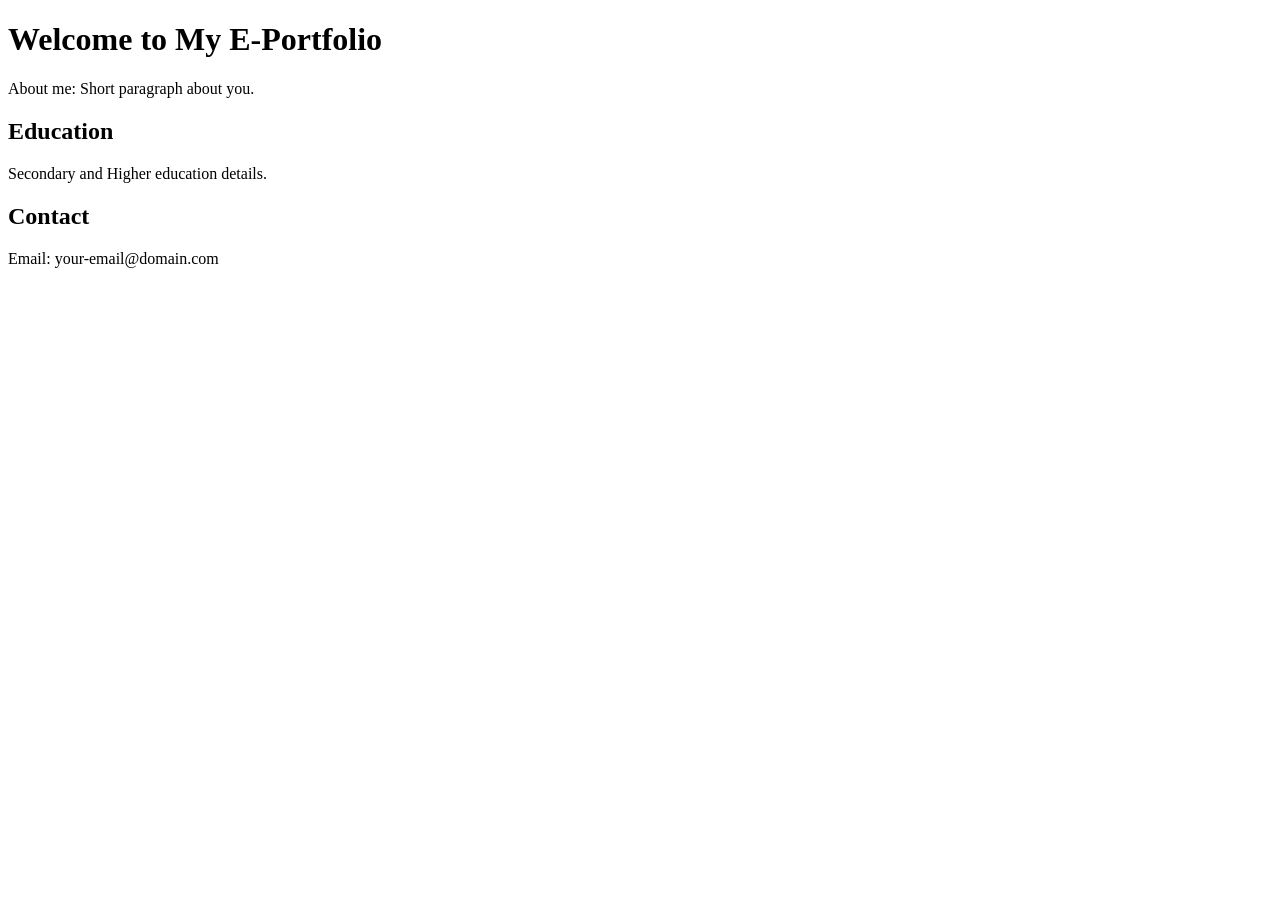
==== index.html @ a84b2a4d "Add initial portfolio HTML structure" ====
<!DOCTYPE html>
<html>
<head>
    <title>My Portfolio</title>
</head>
<body>
    <h1>Welcome to My E-Portfolio</h1>
    <p>About me: Short paragraph about you.</p>
    <h2>Education</h2>
    <p>Secondary and Higher education details.</p>
    <h2>Contact</h2>
    <p>Email: your-email@domain.com</p>
</body>
</html>
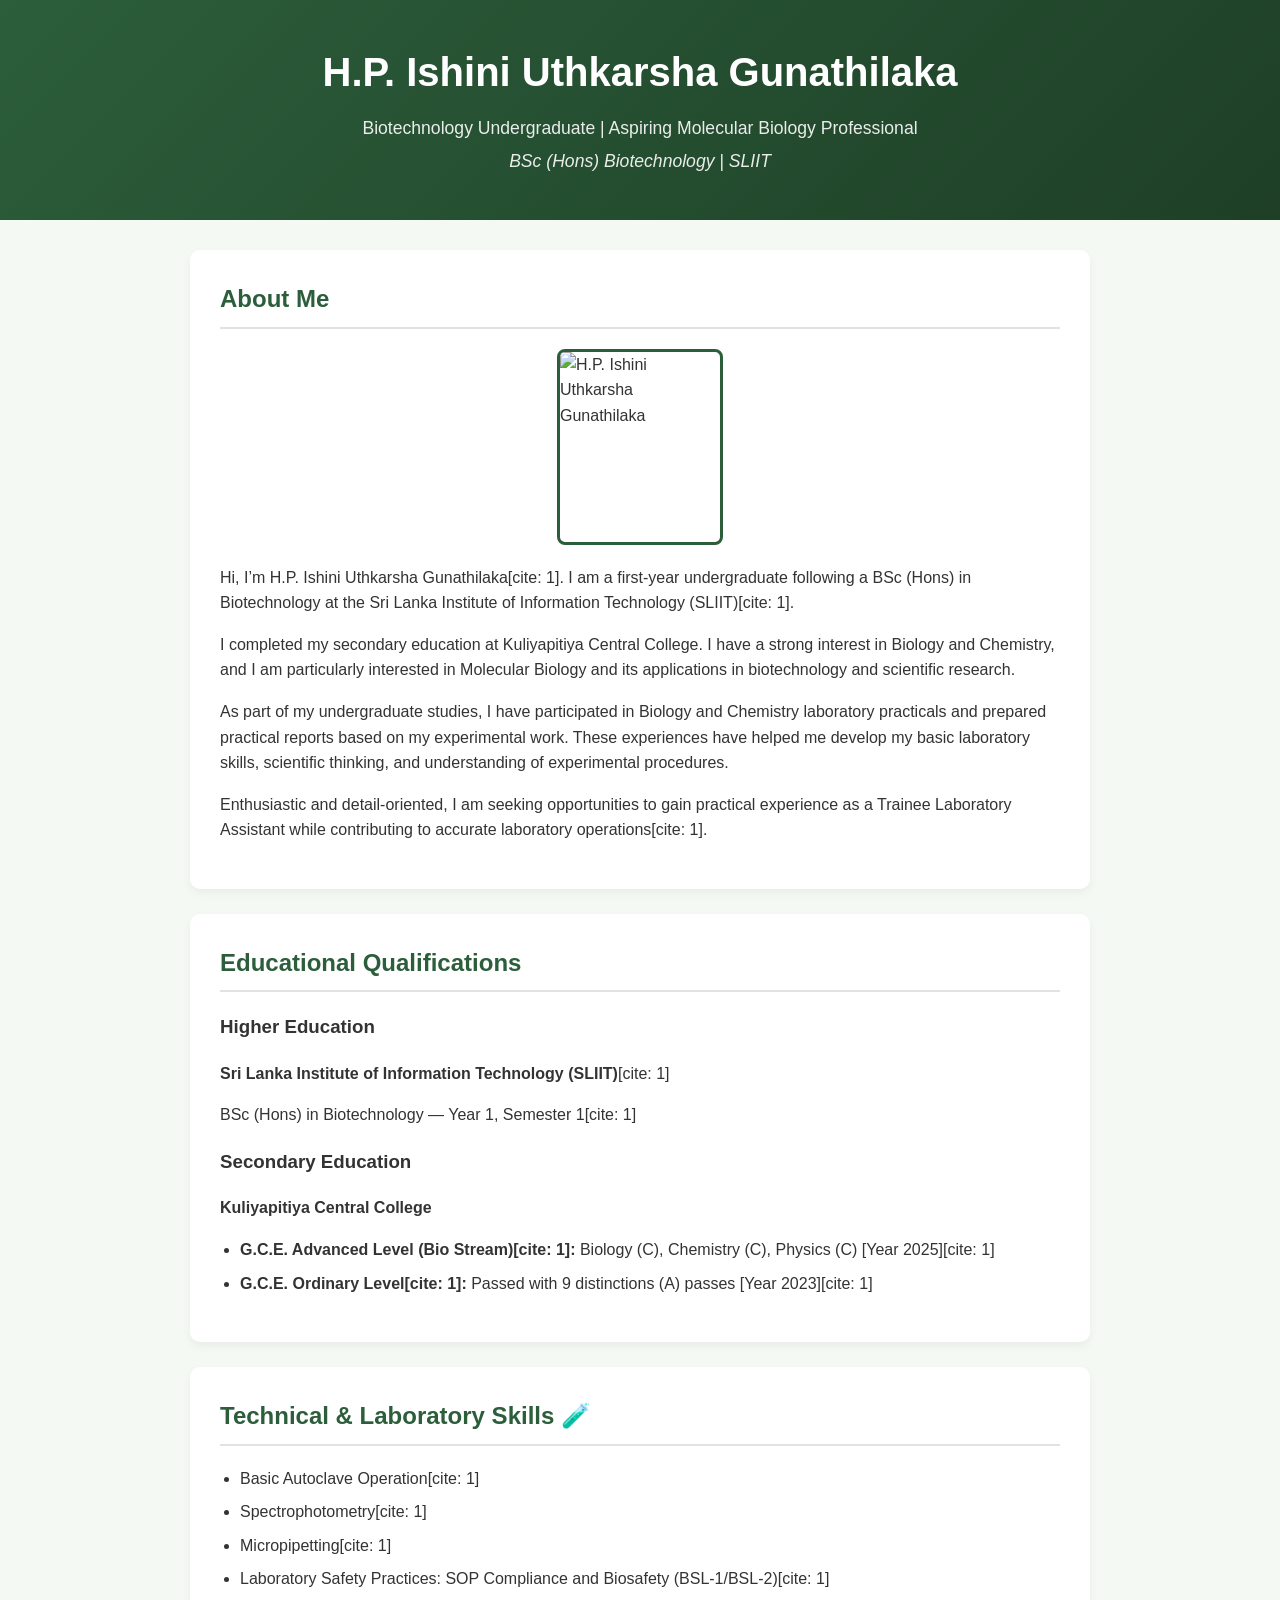
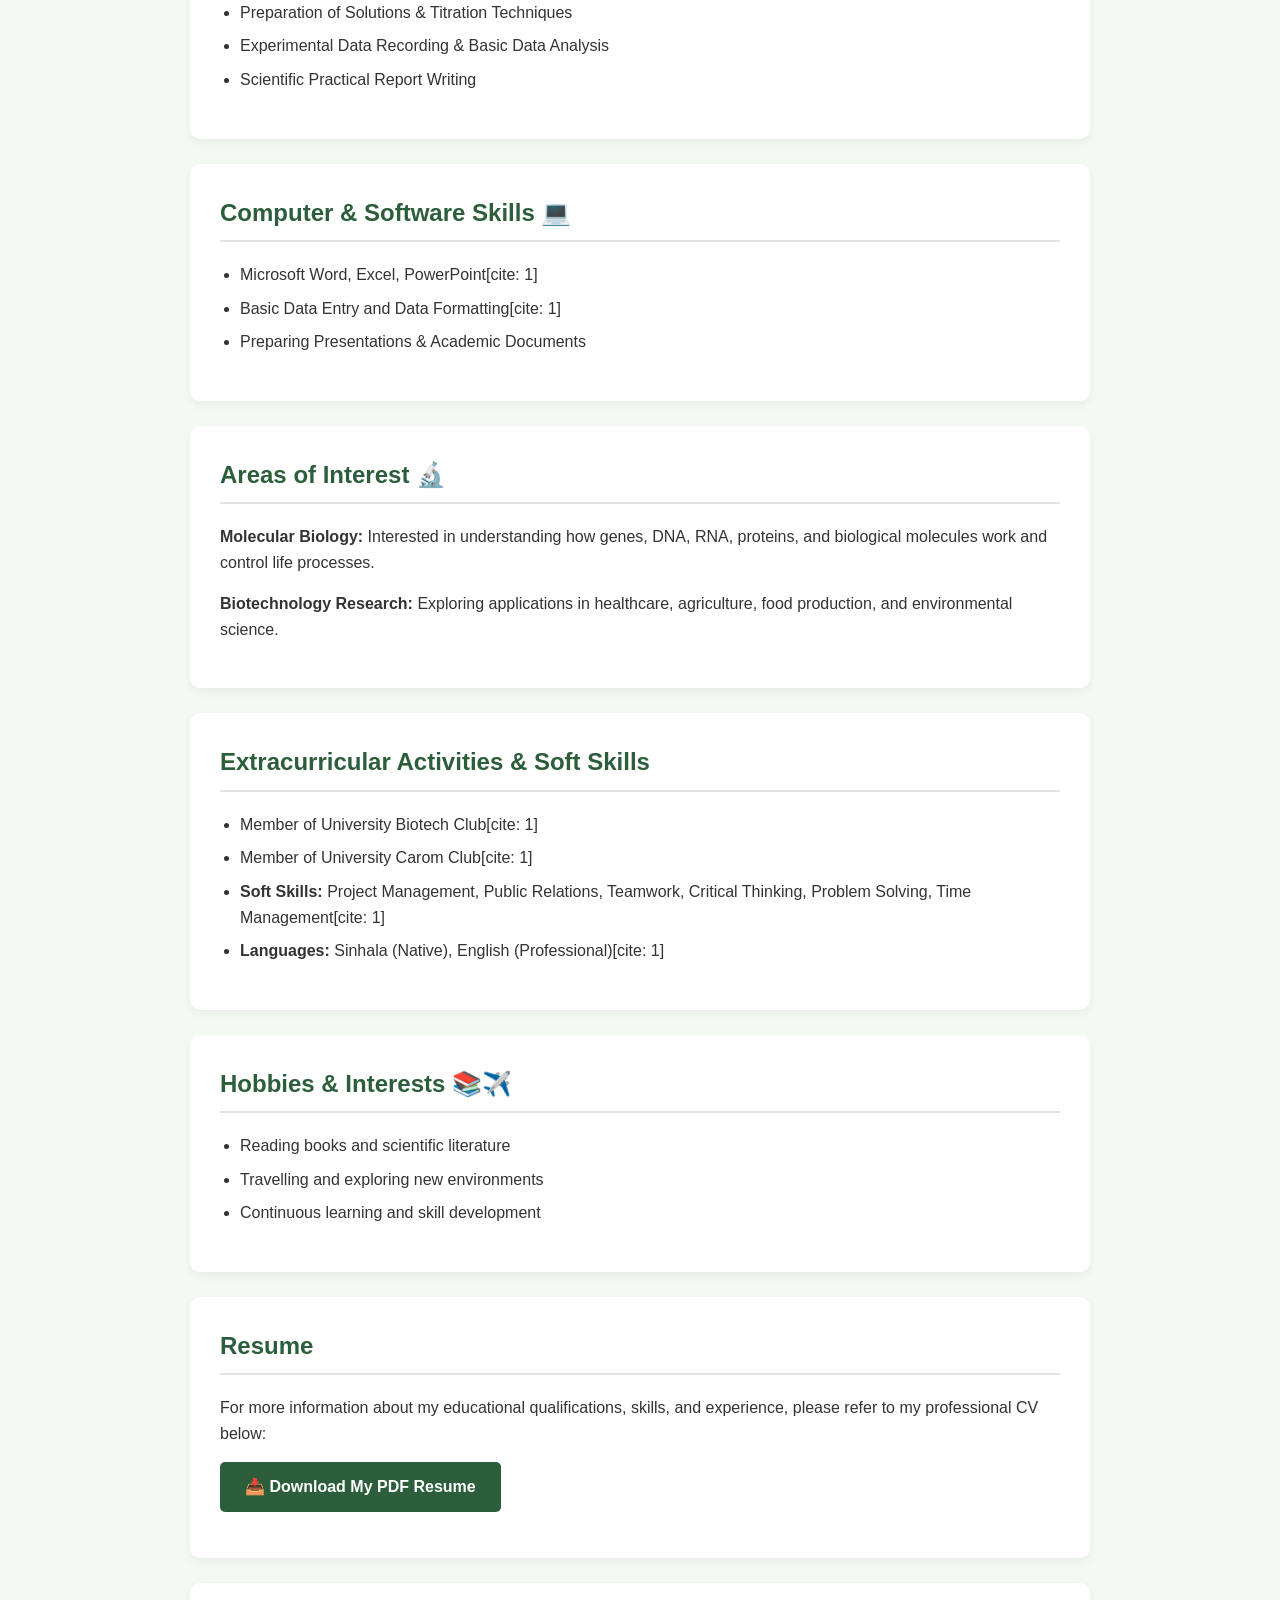
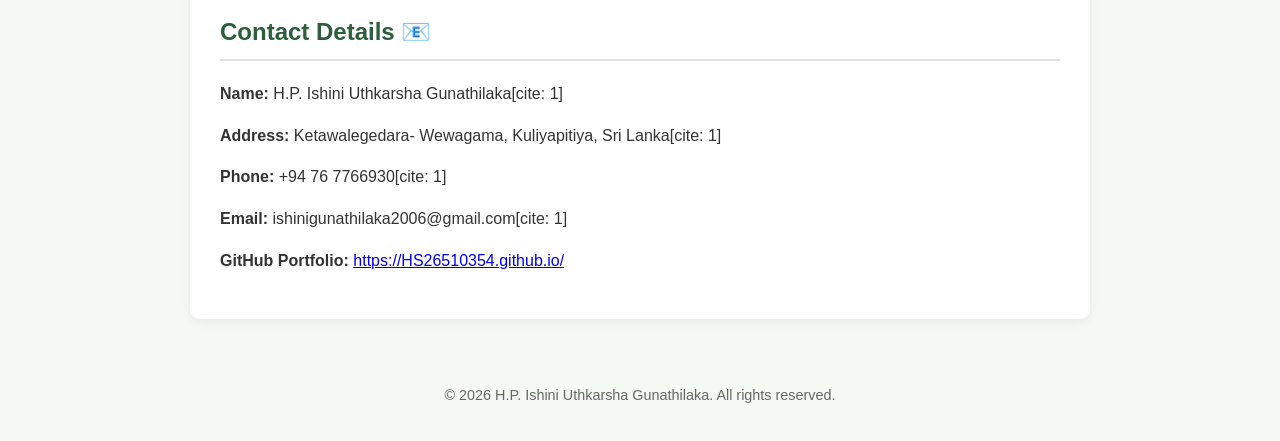
==== commit 7f61223f: "Update index.html for portfolio enhancements" ====
--- a/index.html
+++ b/index.html
@@ -1,14 +1,195 @@
 <!DOCTYPE html>
-<html>
+<html lang="en">
 <head>
-    <title>My Portfolio</title>
+    <meta charset="UTF-8">
+    <meta name="viewport" content="width=device-width, initial-scale=1.0">
+    <title>H.P. Ishini Uthkarsha Gunathilaka | E-Portfolio</title>
+    <style>
+        :root {
+            --primary-color: #2c5e3b;
+            --secondary-color: #f4f9f4;
+            --accent-color: #4CAF50;
+            --text-color: #333333;
+            --white: #ffffff;
+        }
+        body {
+            font-family: 'Segoe UI', Tahoma, Geneva, Verdana, sans-serif;
+            line-height: 1.6;
+            color: var(--text-color);
+            background-color: var(--secondary-color);
+            margin: 0;
+            padding: 0;
+        }
+        header {
+            background: linear-gradient(135deg, #2c5e3b, #1e3f26);
+            color: var(--white);
+            padding: 40px 20px;
+            text-align: center;
+        }
+        header h1 {
+            margin: 0 0 10px 0;
+            font-size: 2.5rem;
+        }
+        header p {
+            font-size: 1.1rem;
+            margin: 5px 0;
+            opacity: 0.9;
+        }
+        .container {
+            max-width: 900px;
+            margin: 30px auto;
+            padding: 0 20px;
+        }
+        section {
+            background: var(--white);
+            margin-bottom: 25px;
+            padding: 30px;
+            border-radius: 10px;
+            box-shadow: 0 4px 10px rgba(0,0,0,0.05);
+        }
+        h2 {
+            color: var(--primary-color);
+            border-bottom: 2px solid #e2e2e2;
+            padding-bottom: 8px;
+            margin-top: 0;
+            font-size: 1.5rem;
+        }
+        .profile-img {
+            width: 160px;
+            height: 190px;
+            border-radius: 8px;
+            object-fit: cover;
+            display: block;
+            margin: 0 auto 20px auto;
+            border: 3px solid var(--primary-color);
+        }
+        ul {
+            padding-left: 20px;
+        }
+        li {
+            margin-bottom: 8px;
+        }
+        .resume-btn {
+            display: inline-block;
+            background-color: var(--primary-color);
+            color: var(--white);
+            padding: 12px 25px;
+            text-decoration: none;
+            border-radius: 5px;
+            font-weight: bold;
+            transition: background 0.3s;
+        }
+        .resume-btn:hover {
+            background-color: #1e3f26;
+        }
+        footer {
+            text-align: center;
+            padding: 20px;
+            color: #666;
+            font-size: 0.9rem;
+        }
+    </style>
 </head>
 <body>
-    <h1>Welcome to My E-Portfolio</h1>
-    <p>About me: Short paragraph about you.</p>
-    <h2>Education</h2>
-    <p>Secondary and Higher education details.</p>
-    <h2>Contact</h2>
-    <p>Email: your-email@domain.com</p>
+
+    <header>
+        <h1>H.P. Ishini Uthkarsha Gunathilaka</h1>
+        <p>Biotechnology Undergraduate | Aspiring Molecular Biology Professional</p>
+        <p><em>BSc (Hons) Biotechnology | SLIIT</em></p>
+    </header>
+
+    <div class="container">
+
+        <section id="about">
+            <h2>About Me</h2>
+            <img src="photo of mine.jpg" alt="H.P. Ishini Uthkarsha Gunathilaka" class="profile-img">
+            <p>Hi, I’m H.P. Ishini Uthkarsha Gunathilaka[cite: 1]. I am a first-year undergraduate following a BSc (Hons) in Biotechnology at the Sri Lanka Institute of Information Technology (SLIIT)[cite: 1].</p>
+            <p>I completed my secondary education at Kuliyapitiya Central College. I have a strong interest in Biology and Chemistry, and I am particularly interested in Molecular Biology and its applications in biotechnology and scientific research.</p>
+            <p>As part of my undergraduate studies, I have participated in Biology and Chemistry laboratory practicals and prepared practical reports based on my experimental work. These experiences have helped me develop my basic laboratory skills, scientific thinking, and understanding of experimental procedures.</p>
+            <p>Enthusiastic and detail-oriented, I am seeking opportunities to gain practical experience as a Trainee Laboratory Assistant while contributing to accurate laboratory operations[cite: 1].</p>
+        </section>
+
+        <section id="education">
+            <h2>Educational Qualifications</h2>
+            <h3>Higher Education</h3>
+            <p><strong>Sri Lanka Institute of Information Technology (SLIIT)</strong>[cite: 1]</p>
+            <p>BSc (Hons) in Biotechnology — Year 1, Semester 1[cite: 1]</p>
+            
+            <h3>Secondary Education</h3>
+            <p><strong>Kuliyapitiya Central College</strong></p>
+            <ul>
+                <li><strong>G.C.E. Advanced Level (Bio Stream)[cite: 1]:</strong> Biology (C), Chemistry (C), Physics (C) [Year 2025][cite: 1]</li>
+                <li><strong>G.C.E. Ordinary Level[cite: 1]:</strong> Passed with 9 distinctions (A) passes [Year 2023][cite: 1]</li>
+            </ul>
+        </section>
+
+        <section id="skills">
+            <h2>Technical & Laboratory Skills 🧪</h2>
+            <ul>
+                <li>Basic Autoclave Operation[cite: 1]</li>
+                <li>Spectrophotometry[cite: 1]</li>
+                <li>Micropipetting[cite: 1]</li>
+                <li>Laboratory Safety Practices: SOP Compliance and Biosafety (BSL-1/BSL-2)[cite: 1]</li>
+                <li>Preparation of Solutions & Titration Techniques</li>
+                <li>Experimental Data Recording & Basic Data Analysis</li>
+                <li>Scientific Practical Report Writing</li>
+            </ul>
+        </section>
+
+        <section id="computer-skills">
+            <h2>Computer & Software Skills 💻</h2>
+            <ul>
+                <li>Microsoft Word, Excel, PowerPoint[cite: 1]</li>
+                <li>Basic Data Entry and Data Formatting[cite: 1]</li>
+                <li>Preparing Presentations & Academic Documents</li>
+            </ul>
+        </section>
+
+        <section id="interests">
+            <h2>Areas of Interest 🔬</h2>
+            <p><strong>Molecular Biology:</strong> Interested in understanding how genes, DNA, RNA, proteins, and biological molecules work and control life processes.</p>
+            <p><strong>Biotechnology Research:</strong> Exploring applications in healthcare, agriculture, food production, and environmental science.</p>
+        </section>
+
+        <section id="activities">
+            <h2>Extracurricular Activities & Soft Skills</h2>
+            <ul>
+                <li>Member of University Biotech Club[cite: 1]</li>
+                <li>Member of University Carom Club[cite: 1]</li>
+                <li><strong>Soft Skills:</strong> Project Management, Public Relations, Teamwork, Critical Thinking, Problem Solving, Time Management[cite: 1]</li>
+                <li><strong>Languages:</strong> Sinhala (Native), English (Professional)[cite: 1]</li>
+            </ul>
+        </section>
+
+        <section id="hobbies">
+            <h2>Hobbies & Interests 📚✈️</h2>
+            <ul>
+                <li>Reading books and scientific literature</li>
+                <li>Travelling and exploring new environments</li>
+                <li>Continuous learning and skill development</li>
+            </ul>
+        </section>
+
+        <section id="resume">
+            <h2>Resume</h2>
+            <p>For more information about my educational qualifications, skills, and experience, please refer to my professional CV below:</p>
+            <p><a href="HS26510354_CV.pdf" target="_blank" class="resume-btn">📥 Download My PDF Resume</a></p>
+        </section>
+
+        <section id="contact">
+            <h2>Contact Details 📧</h2>
+            <p><strong>Name:</strong> H.P. Ishini Uthkarsha Gunathilaka[cite: 1]</p>
+            <p><strong>Address:</strong> Ketawalegedara- Wewagama, Kuliyapitiya, Sri Lanka[cite: 1]</p>
+            <p><strong>Phone:</strong> +94 76 7766930[cite: 1]</p>
+            <p><strong>Email:</strong> ishinigunathilaka2006@gmail.com[cite: 1]</p>
+            <p><strong>GitHub Portfolio:</strong> <a href="https://HS26510354.github.io/">https://HS26510354.github.io/</a></p>
+        </section>
+
+    </div>
+
+    <footer>
+        <p>&copy; 2026 H.P. Ishini Uthkarsha Gunathilaka. All rights reserved.</p>
+    </footer>
+
 </body>
 </html>
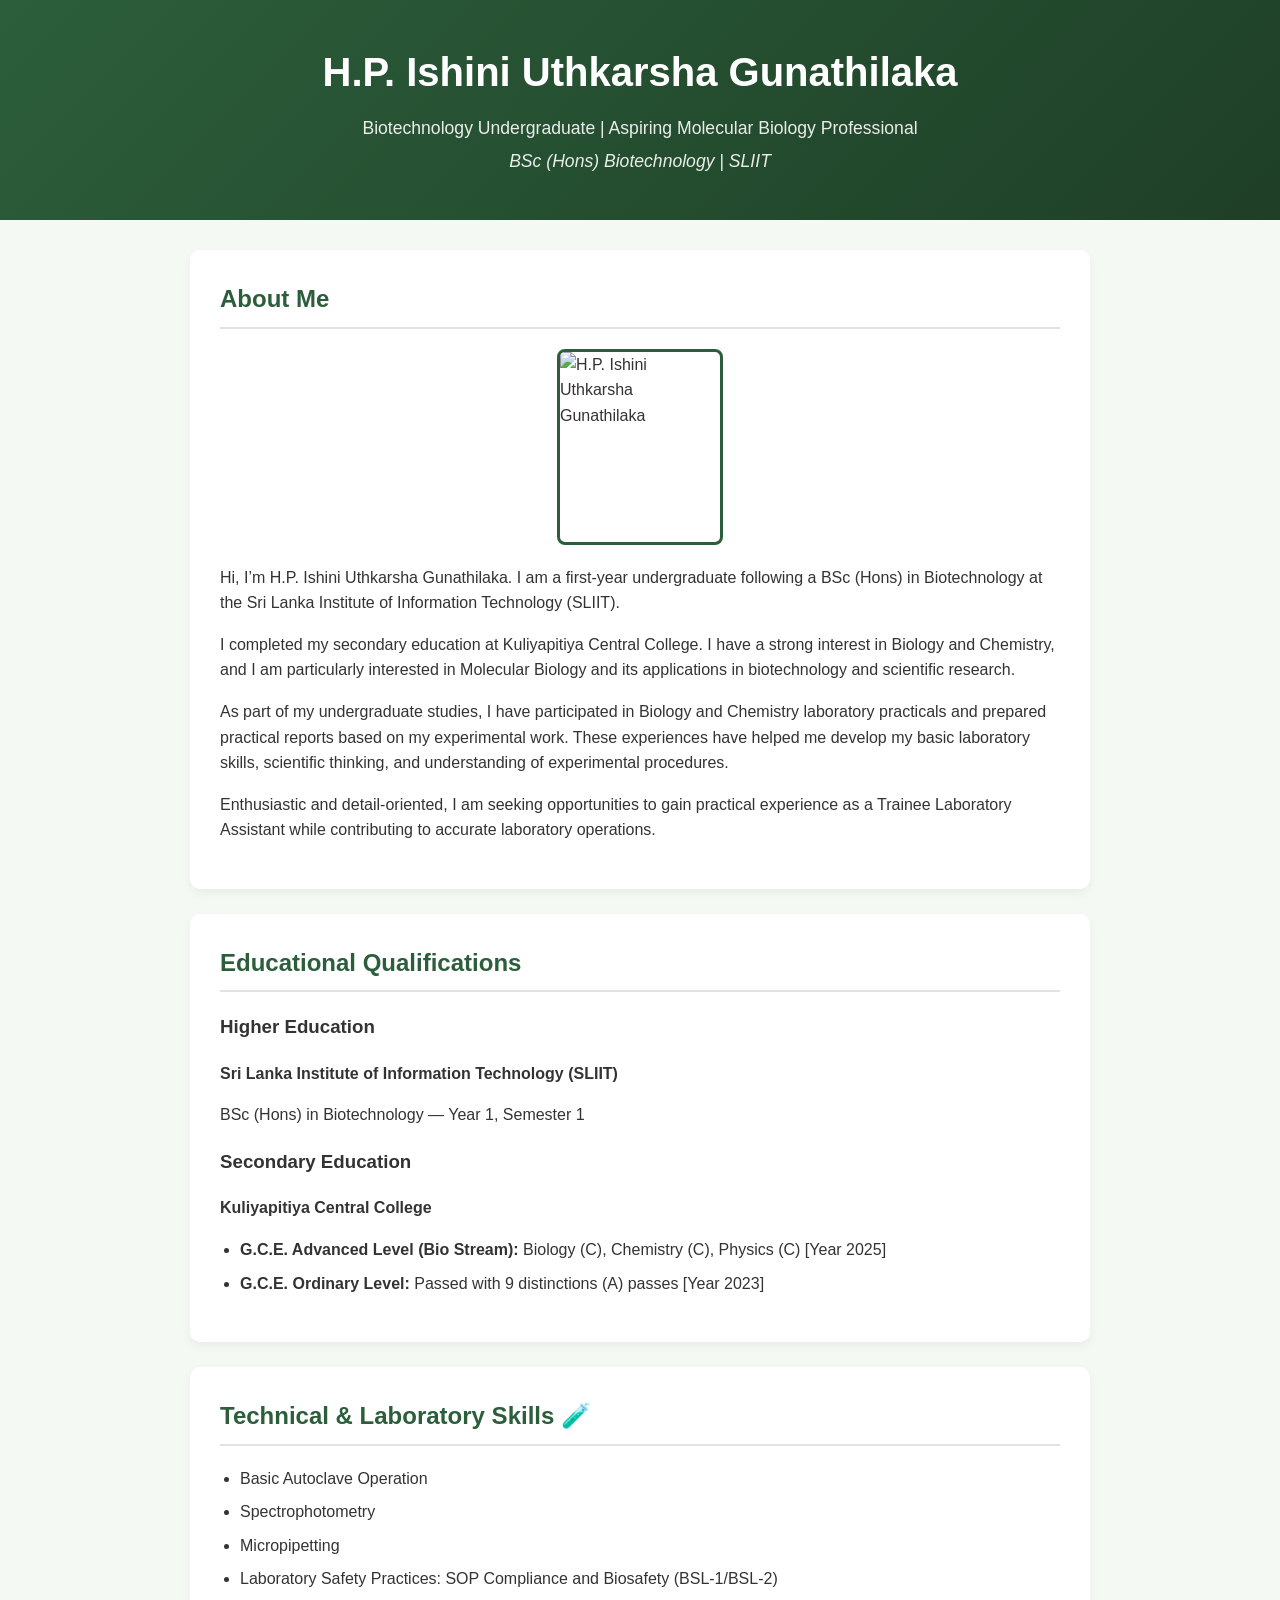
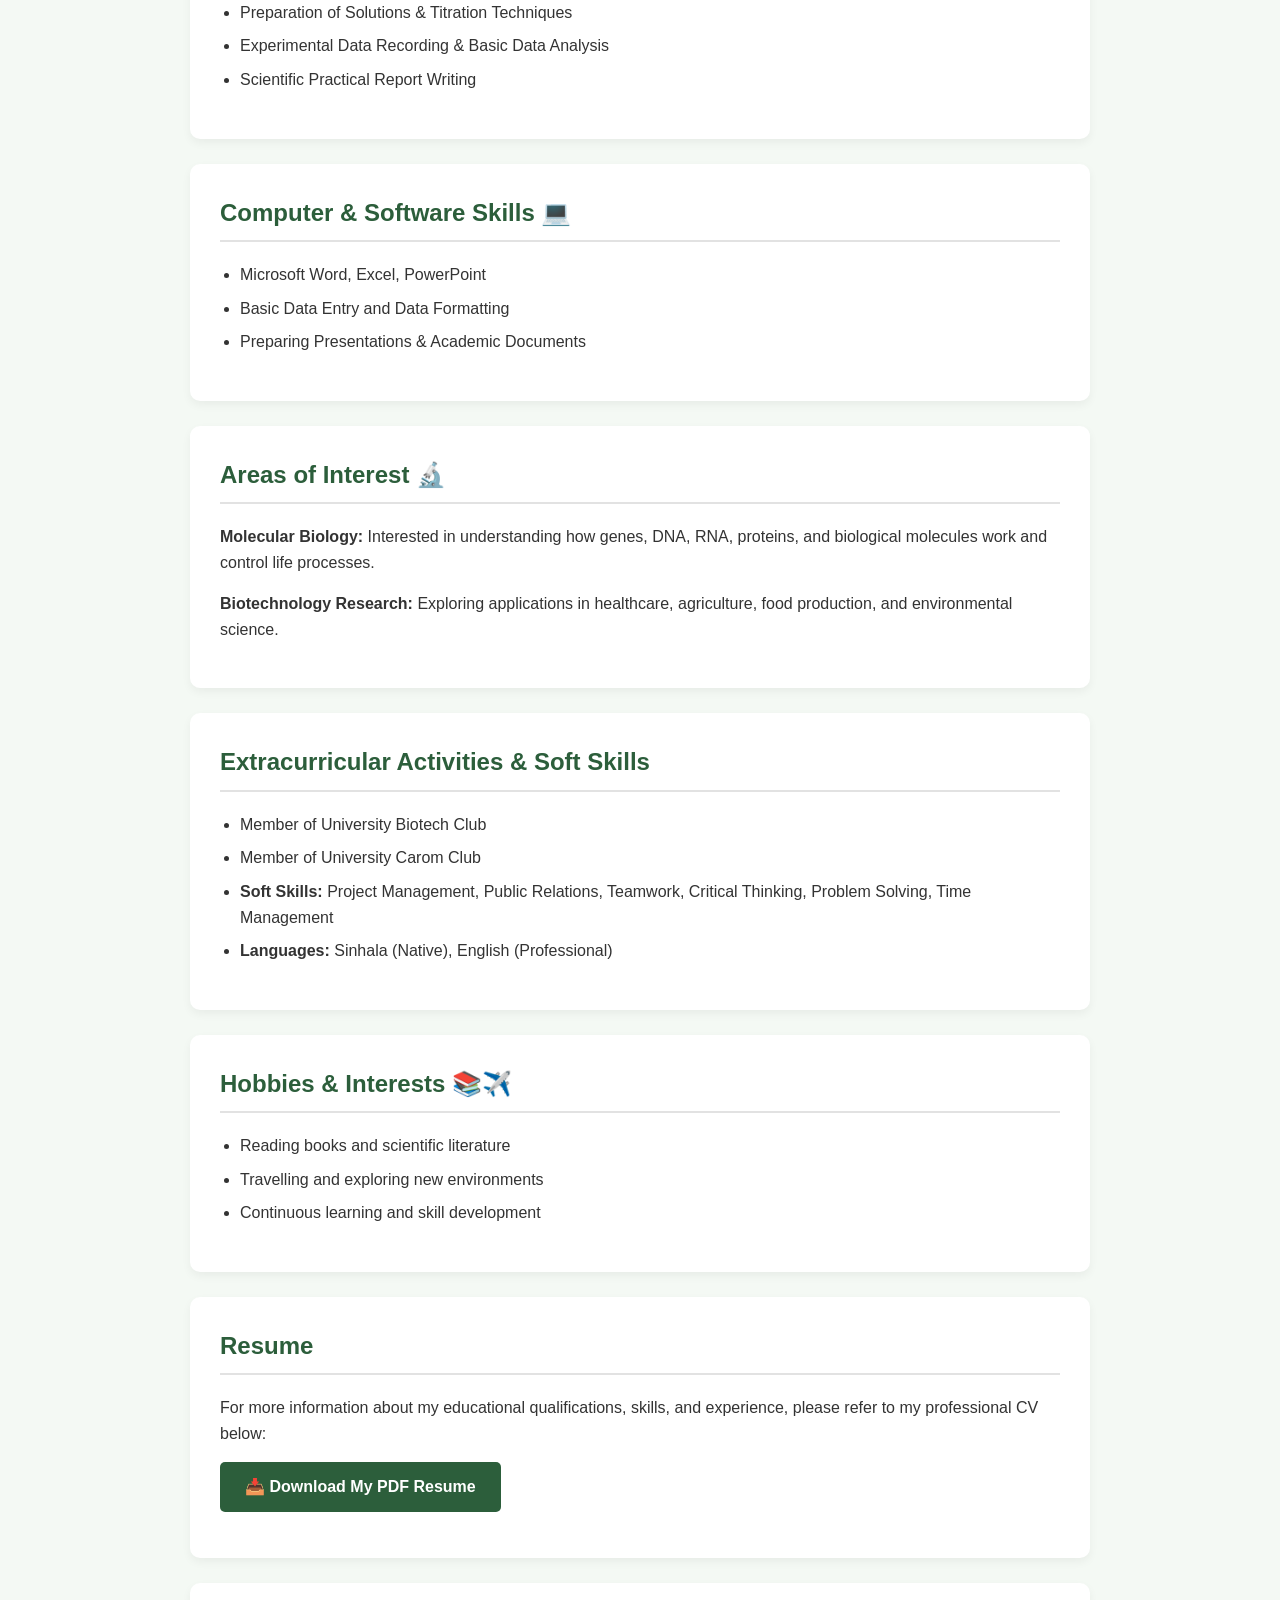
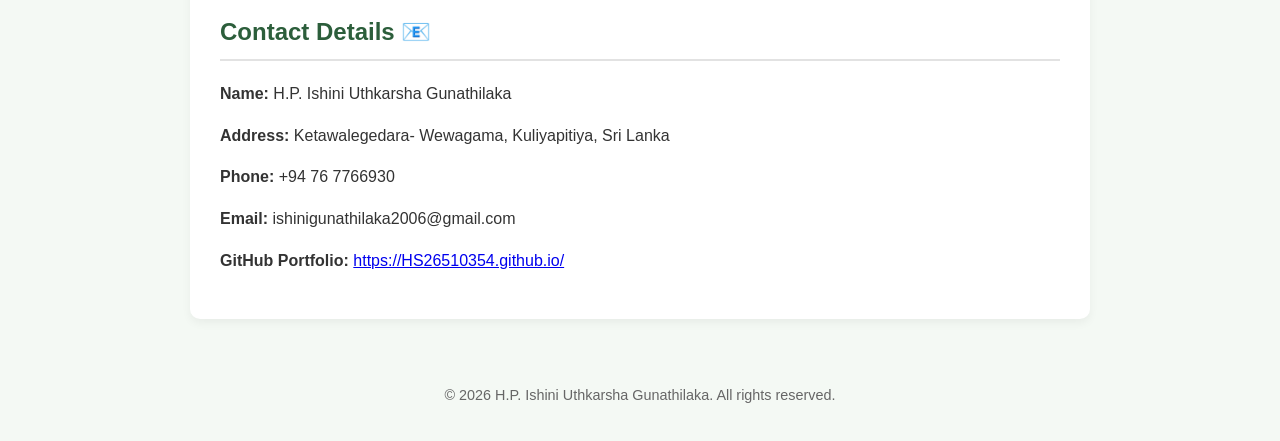
==== commit 69a5b314: "Update index.html" ====
--- a/index.html
+++ b/index.html
@@ -103,33 +103,33 @@
         <section id="about">
             <h2>About Me</h2>
             <img src="photo of mine.jpg" alt="H.P. Ishini Uthkarsha Gunathilaka" class="profile-img">
-            <p>Hi, I’m H.P. Ishini Uthkarsha Gunathilaka[cite: 1]. I am a first-year undergraduate following a BSc (Hons) in Biotechnology at the Sri Lanka Institute of Information Technology (SLIIT)[cite: 1].</p>
+            <p>Hi, I’m H.P. Ishini Uthkarsha Gunathilaka. I am a first-year undergraduate following a BSc (Hons) in Biotechnology at the Sri Lanka Institute of Information Technology (SLIIT).</p>
             <p>I completed my secondary education at Kuliyapitiya Central College. I have a strong interest in Biology and Chemistry, and I am particularly interested in Molecular Biology and its applications in biotechnology and scientific research.</p>
             <p>As part of my undergraduate studies, I have participated in Biology and Chemistry laboratory practicals and prepared practical reports based on my experimental work. These experiences have helped me develop my basic laboratory skills, scientific thinking, and understanding of experimental procedures.</p>
-            <p>Enthusiastic and detail-oriented, I am seeking opportunities to gain practical experience as a Trainee Laboratory Assistant while contributing to accurate laboratory operations[cite: 1].</p>
+            <p>Enthusiastic and detail-oriented, I am seeking opportunities to gain practical experience as a Trainee Laboratory Assistant while contributing to accurate laboratory operations.</p>
         </section>
 
         <section id="education">
             <h2>Educational Qualifications</h2>
             <h3>Higher Education</h3>
-            <p><strong>Sri Lanka Institute of Information Technology (SLIIT)</strong>[cite: 1]</p>
-            <p>BSc (Hons) in Biotechnology — Year 1, Semester 1[cite: 1]</p>
+            <p><strong>Sri Lanka Institute of Information Technology (SLIIT)</strong></p>
+            <p>BSc (Hons) in Biotechnology — Year 1, Semester 1</p>
             
             <h3>Secondary Education</h3>
             <p><strong>Kuliyapitiya Central College</strong></p>
             <ul>
-                <li><strong>G.C.E. Advanced Level (Bio Stream)[cite: 1]:</strong> Biology (C), Chemistry (C), Physics (C) [Year 2025][cite: 1]</li>
-                <li><strong>G.C.E. Ordinary Level[cite: 1]:</strong> Passed with 9 distinctions (A) passes [Year 2023][cite: 1]</li>
+                <li><strong>G.C.E. Advanced Level (Bio Stream):</strong> Biology (C), Chemistry (C), Physics (C) [Year 2025]</li>
+                <li><strong>G.C.E. Ordinary Level:</strong> Passed with 9 distinctions (A) passes [Year 2023]</li>
             </ul>
         </section>
 
         <section id="skills">
             <h2>Technical & Laboratory Skills 🧪</h2>
             <ul>
-                <li>Basic Autoclave Operation[cite: 1]</li>
-                <li>Spectrophotometry[cite: 1]</li>
-                <li>Micropipetting[cite: 1]</li>
-                <li>Laboratory Safety Practices: SOP Compliance and Biosafety (BSL-1/BSL-2)[cite: 1]</li>
+                <li>Basic Autoclave Operation</li>
+                <li>Spectrophotometry</li>
+                <li>Micropipetting</li>
+                <li>Laboratory Safety Practices: SOP Compliance and Biosafety (BSL-1/BSL-2)</li>
                 <li>Preparation of Solutions & Titration Techniques</li>
                 <li>Experimental Data Recording & Basic Data Analysis</li>
                 <li>Scientific Practical Report Writing</li>
@@ -139,8 +139,8 @@
         <section id="computer-skills">
             <h2>Computer & Software Skills 💻</h2>
             <ul>
-                <li>Microsoft Word, Excel, PowerPoint[cite: 1]</li>
-                <li>Basic Data Entry and Data Formatting[cite: 1]</li>
+                <li>Microsoft Word, Excel, PowerPoint</li>
+                <li>Basic Data Entry and Data Formatting</li>
                 <li>Preparing Presentations & Academic Documents</li>
             </ul>
         </section>
@@ -154,10 +154,10 @@
         <section id="activities">
             <h2>Extracurricular Activities & Soft Skills</h2>
             <ul>
-                <li>Member of University Biotech Club[cite: 1]</li>
-                <li>Member of University Carom Club[cite: 1]</li>
-                <li><strong>Soft Skills:</strong> Project Management, Public Relations, Teamwork, Critical Thinking, Problem Solving, Time Management[cite: 1]</li>
-                <li><strong>Languages:</strong> Sinhala (Native), English (Professional)[cite: 1]</li>
+                <li>Member of University Biotech Club</li>
+                <li>Member of University Carom Club</li>
+                <li><strong>Soft Skills:</strong> Project Management, Public Relations, Teamwork, Critical Thinking, Problem Solving, Time Management</li>
+                <li><strong>Languages:</strong> Sinhala (Native), English (Professional)</li>
             </ul>
         </section>
 
@@ -178,10 +178,10 @@
 
         <section id="contact">
             <h2>Contact Details 📧</h2>
-            <p><strong>Name:</strong> H.P. Ishini Uthkarsha Gunathilaka[cite: 1]</p>
-            <p><strong>Address:</strong> Ketawalegedara- Wewagama, Kuliyapitiya, Sri Lanka[cite: 1]</p>
-            <p><strong>Phone:</strong> +94 76 7766930[cite: 1]</p>
-            <p><strong>Email:</strong> ishinigunathilaka2006@gmail.com[cite: 1]</p>
+            <p><strong>Name:</strong> H.P. Ishini Uthkarsha Gunathilaka</p>
+            <p><strong>Address:</strong> Ketawalegedara- Wewagama, Kuliyapitiya, Sri Lanka</p>
+            <p><strong>Phone:</strong> +94 76 7766930</p>
+            <p><strong>Email:</strong> ishinigunathilaka2006@gmail.com</p>
             <p><strong>GitHub Portfolio:</strong> <a href="https://HS26510354.github.io/">https://HS26510354.github.io/</a></p>
         </section>
 
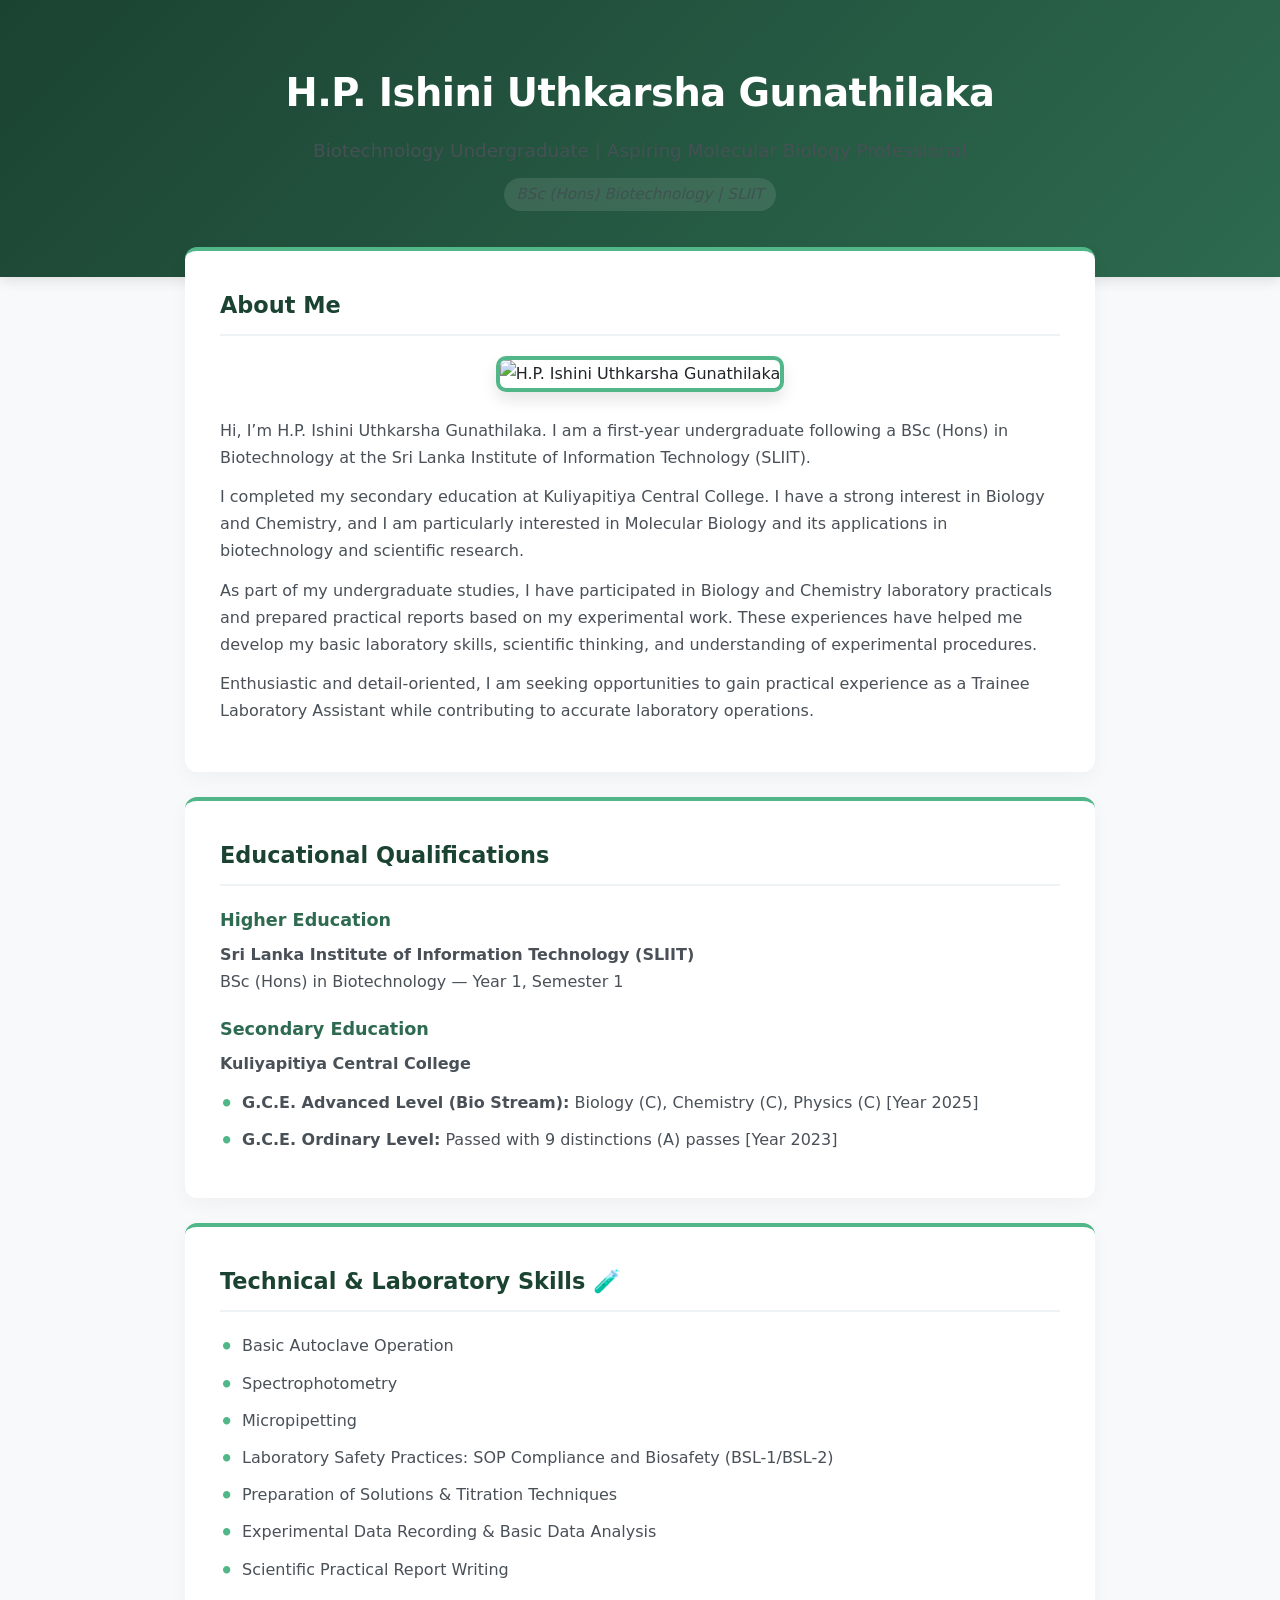
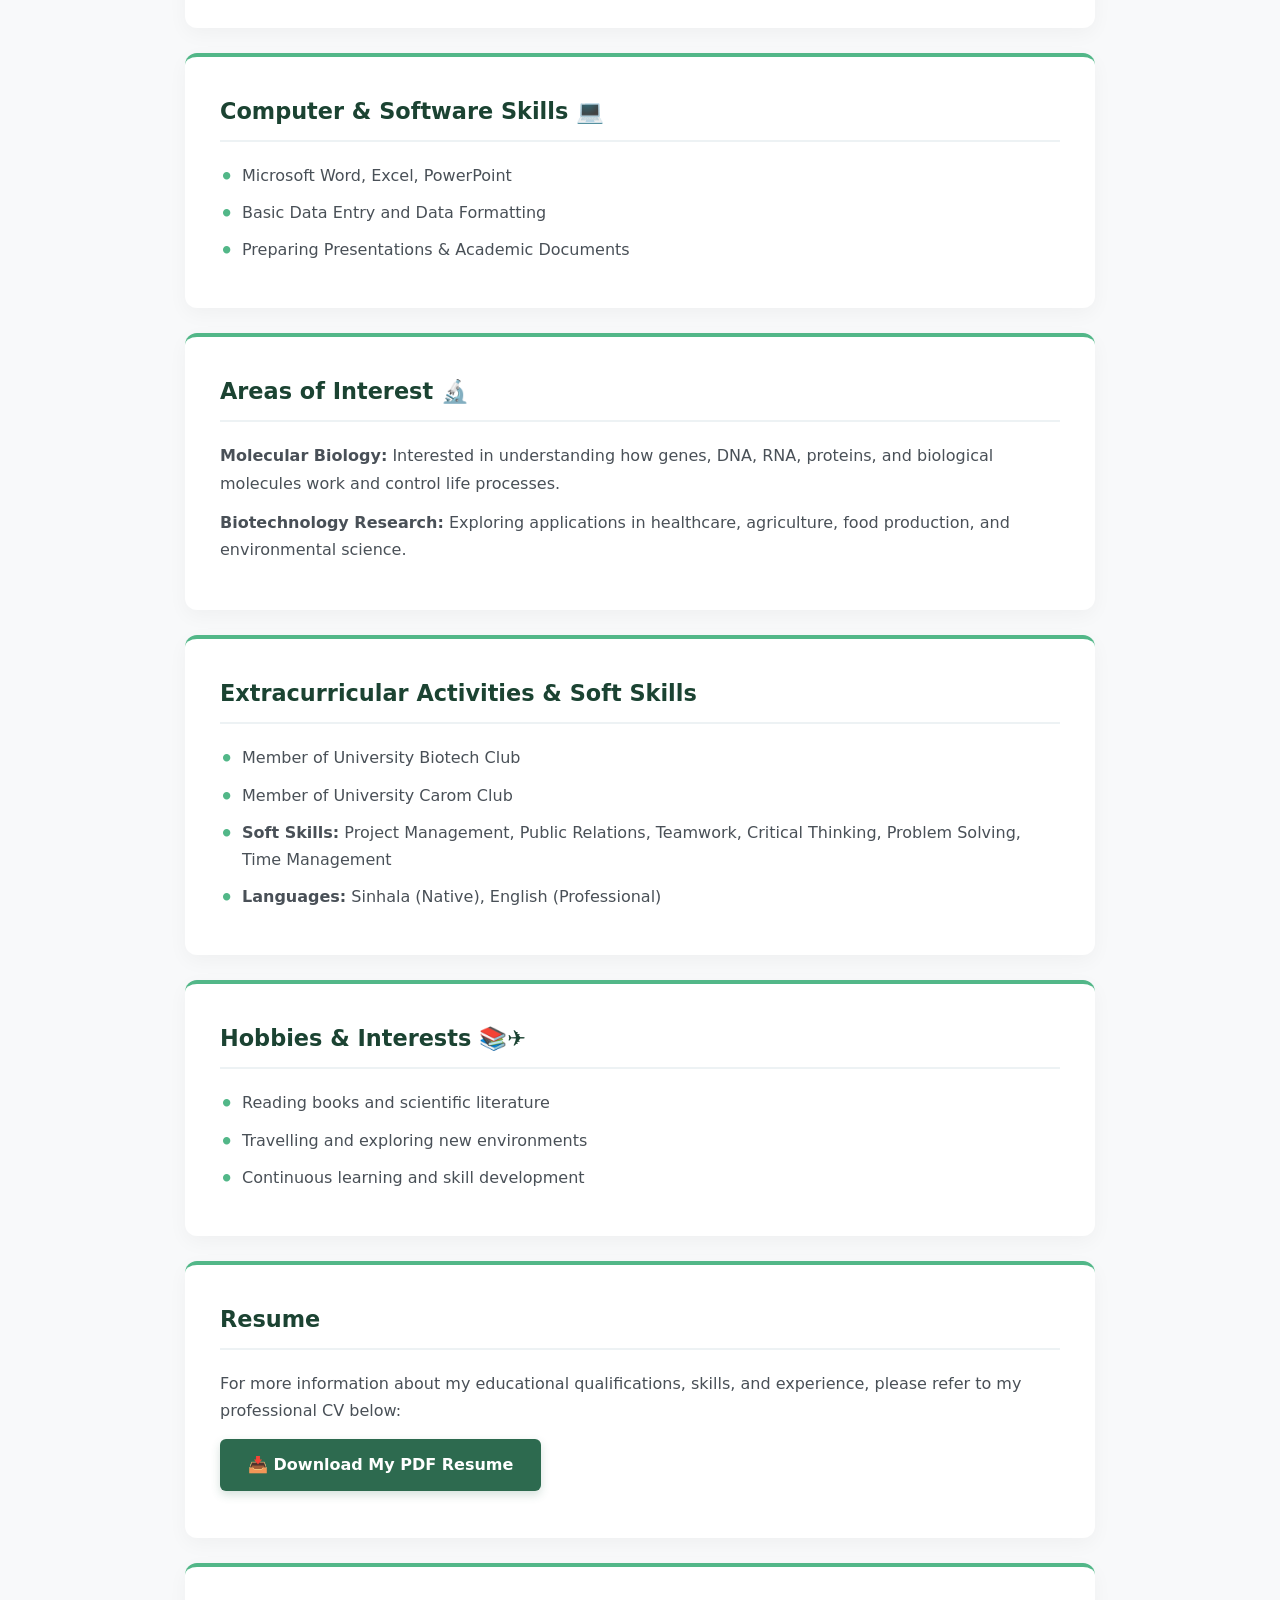
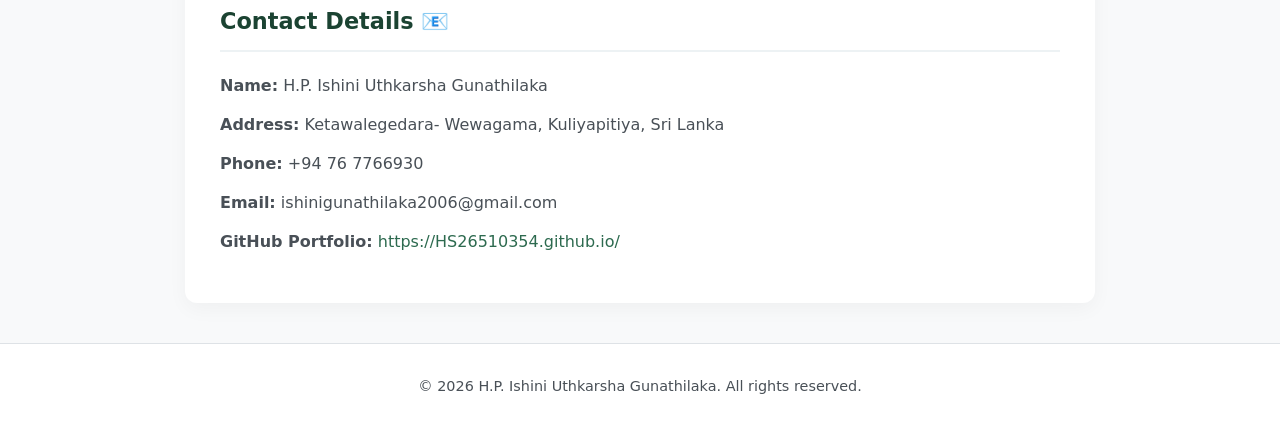
==== commit 898afc43: "Update index.html" ====
--- a/index.html
+++ b/index.html
@@ -6,87 +6,189 @@
     <title>H.P. Ishini Uthkarsha Gunathilaka | E-Portfolio</title>
     <style>
         :root {
-            --primary-color: #2c5e3b;
-            --secondary-color: #f4f9f4;
-            --accent-color: #4CAF50;
-            --text-color: #333333;
-            --white: #ffffff;
-        }
-        body {
-            font-family: 'Segoe UI', Tahoma, Geneva, Verdana, sans-serif;
-            line-height: 1.6;
-            color: var(--text-color);
-            background-color: var(--secondary-color);
+            --primary: #1b4332;
+            --secondary: #2d6a4f;
+            --accent: #52b788;
+            --bg-color: #f8f9fa;
+            --card-bg: #ffffff;
+            --text-main: #212529;
+            --text-muted: #6c757d;
+        }
+
+        * {
+            box-sizing: border-box;
             margin: 0;
             padding: 0;
         }
+
+        body {
+            font-family: 'Inter', system-ui, -apple-system, BlinkMacSystemFont, "Segoe UI", Roboto, sans-serif;
+            background-color: var(--bg-color);
+            color: var(--text-main);
+            line-height: 1.7;
+        }
+
+        /* Header / Hero Section */
         header {
-            background: linear-gradient(135deg, #2c5e3b, #1e3f26);
-            color: var(--white);
-            padding: 40px 20px;
+            background: linear-gradient(135deg, var(--primary), var(--secondary));
+            color: #ffffff;
             text-align: center;
-        }
+            padding: 60px 20px;
+            box-shadow: 0 4px 12px rgba(0,0,0,0.1);
+        }
+
         header h1 {
-            margin: 0 0 10px 0;
-            font-size: 2.5rem;
-        }
+            font-size: 2.4rem;
+            margin-bottom: 10px;
+            font-weight: 700;
+            letter-spacing: -0.5px;
+        }
+
         header p {
+            font-size: 1.15rem;
+            opacity: 0.95;
+            margin-bottom: 6px;
+        }
+
+        header em {
+            font-size: 0.95rem;
+            opacity: 0.8;
+            background: rgba(255, 255, 255, 0.15);
+            padding: 4px 12px;
+            border-radius: 20px;
+            display: inline-block;
+            margin-top: 5px;
+        }
+
+        /* Container Layout */
+        .container {
+            max-width: 950px;
+            margin: -30px auto 40px auto;
+            padding: 0 20px;
+            position: relative;
+        }
+
+        /* Cards / Sections */
+        section {
+            background: var(--card-bg);
+            margin-bottom: 25px;
+            padding: 35px;
+            border-radius: 12px;
+            box-shadow: 0 6px 20px rgba(0,0,0,0.04);
+            border-top: 4px solid var(--accent);
+            transition: transform 0.2s ease;
+        }
+
+        section:hover {
+            transform: translateY(-2px);
+        }
+
+        h2 {
+            color: var(--primary);
+            font-size: 1.4rem;
+            margin-bottom: 20px;
+            padding-bottom: 10px;
+            border-bottom: 2px solid #edf2f4;
+            display: flex;
+            align-items: center;
+            gap: 10px;
+        }
+
+        h3 {
+            color: var(--secondary);
             font-size: 1.1rem;
-            margin: 5px 0;
-            opacity: 0.9;
-        }
-        .container {
-            max-width: 900px;
-            margin: 30px auto;
-            padding: 0 20px;
-        }
-        section {
-            background: var(--white);
+            margin-top: 15px;
+            margin-bottom: 5px;
+        }
+
+        /* Profile Image */
+        .profile-container {
+            text-align: center;
             margin-bottom: 25px;
-            padding: 30px;
+        }
+
+        .profile-img {
+            width: 170px;
+            height: 200px;
             border-radius: 10px;
-            box-shadow: 0 4px 10px rgba(0,0,0,0.05);
-        }
-        h2 {
-            color: var(--primary-color);
-            border-bottom: 2px solid #e2e2e2;
-            padding-bottom: 8px;
-            margin-top: 0;
-            font-size: 1.5rem;
-        }
-        .profile-img {
-            width: 160px;
-            height: 190px;
-            border-radius: 8px;
             object-fit: cover;
-            display: block;
-            margin: 0 auto 20px auto;
-            border: 3px solid var(--primary-color);
-        }
+            border: 4px solid var(--accent);
+            box-shadow: 0 8px 16px rgba(0,0,0,0.1);
+        }
+
+        p {
+            margin-bottom: 12px;
+            color: #495057;
+        }
+
+        /* Lists */
         ul {
-            padding-left: 20px;
-        }
+            list-style-type: none;
+            padding-left: 0;
+        }
+
         li {
-            margin-bottom: 8px;
-        }
+            position: relative;
+            padding-left: 22px;
+            margin-bottom: 10px;
+            color: #495057;
+        }
+
+        li::before {
+            content: "•";
+            color: var(--accent);
+            font-weight: bold;
+            font-size: 1.3rem;
+            position: absolute;
+            left: 0;
+            top: -2px;
+        }
+
+        /* Contact & Info Grid styling */
+        .info-grid {
+            display: grid;
+            grid-template-columns: repeat(auto-fit, minmax(250px, 1fr));
+            gap: 15px;
+        }
+
+        /* Button */
         .resume-btn {
-            display: inline-block;
-            background-color: var(--primary-color);
-            color: var(--white);
-            padding: 12px 25px;
+            display: inline-flex;
+            align-items: center;
+            gap: 8px;
+            background-color: var(--secondary);
+            color: #ffffff;
+            padding: 12px 28px;
             text-decoration: none;
-            border-radius: 5px;
-            font-weight: bold;
-            transition: background 0.3s;
-        }
+            border-radius: 6px;
+            font-weight: 600;
+            box-shadow: 0 4px 10px rgba(45, 106, 79, 0.2);
+            transition: all 0.3s ease;
+        }
+
         .resume-btn:hover {
-            background-color: #1e3f26;
-        }
+            background-color: var(--primary);
+            box-shadow: 0 6px 15px rgba(27, 67, 50, 0.3);
+            transform: translateY(-1px);
+        }
+
+        /* Footer */
         footer {
             text-align: center;
-            padding: 20px;
-            color: #666;
+            padding: 30px;
+            color: var(--text-muted);
             font-size: 0.9rem;
+            background-color: #ffffff;
+            border-top: 1px solid #dee2e6;
+        }
+
+        a {
+            color: var(--secondary);
+            text-decoration: none;
+        }
+
+        a:hover {
+            text-decoration: underline;
         }
     </style>
 </head>
@@ -102,7 +204,9 @@
 
         <section id="about">
             <h2>About Me</h2>
-            <img src="photo of mine.jpg" alt="H.P. Ishini Uthkarsha Gunathilaka" class="profile-img">
+            <div class="profile-container">
+                <img src="photo%20of%20mine.jpg" alt="H.P. Ishini Uthkarsha Gunathilaka" class="profile-img">
+            </div>
             <p>Hi, I’m H.P. Ishini Uthkarsha Gunathilaka. I am a first-year undergraduate following a BSc (Hons) in Biotechnology at the Sri Lanka Institute of Information Technology (SLIIT).</p>
             <p>I completed my secondary education at Kuliyapitiya Central College. I have a strong interest in Biology and Chemistry, and I am particularly interested in Molecular Biology and its applications in biotechnology and scientific research.</p>
             <p>As part of my undergraduate studies, I have participated in Biology and Chemistry laboratory practicals and prepared practical reports based on my experimental work. These experiences have helped me develop my basic laboratory skills, scientific thinking, and understanding of experimental procedures.</p>
@@ -112,10 +216,9 @@
         <section id="education">
             <h2>Educational Qualifications</h2>
             <h3>Higher Education</h3>
-            <p><strong>Sri Lanka Institute of Information Technology (SLIIT)</strong></p>
-            <p>BSc (Hons) in Biotechnology — Year 1, Semester 1</p>
+            <p><strong>Sri Lanka Institute of Information Technology (SLIIT)</strong><br>BSc (Hons) in Biotechnology — Year 1, Semester 1</p>
             
-            <h3>Secondary Education</h3>
+            <h3 style="margin-top: 20px;">Secondary Education</h3>
             <p><strong>Kuliyapitiya Central College</strong></p>
             <ul>
                 <li><strong>G.C.E. Advanced Level (Bio Stream):</strong> Biology (C), Chemistry (C), Physics (C) [Year 2025]</li>
@@ -173,7 +276,7 @@
         <section id="resume">
             <h2>Resume</h2>
             <p>For more information about my educational qualifications, skills, and experience, please refer to my professional CV below:</p>
-            <p><a href="HS26510354_CV.pdf" target="_blank" class="resume-btn">📥 Download My PDF Resume</a></p>
+            <p style="margin-top: 15px;"><a href="HS26510354_CV.pdf" target="_blank" class="resume-btn">📥 Download My PDF Resume</a></p>
         </section>
 
         <section id="contact">
@@ -182,7 +285,7 @@
             <p><strong>Address:</strong> Ketawalegedara- Wewagama, Kuliyapitiya, Sri Lanka</p>
             <p><strong>Phone:</strong> +94 76 7766930</p>
             <p><strong>Email:</strong> ishinigunathilaka2006@gmail.com</p>
-            <p><strong>GitHub Portfolio:</strong> <a href="https://HS26510354.github.io/">https://HS26510354.github.io/</a></p>
+            <p><strong>GitHub Portfolio:</strong> <a href="https://HS26510354.github.io/" target="_blank">https://HS26510354.github.io/</a></p>
         </section>
 
     </div>
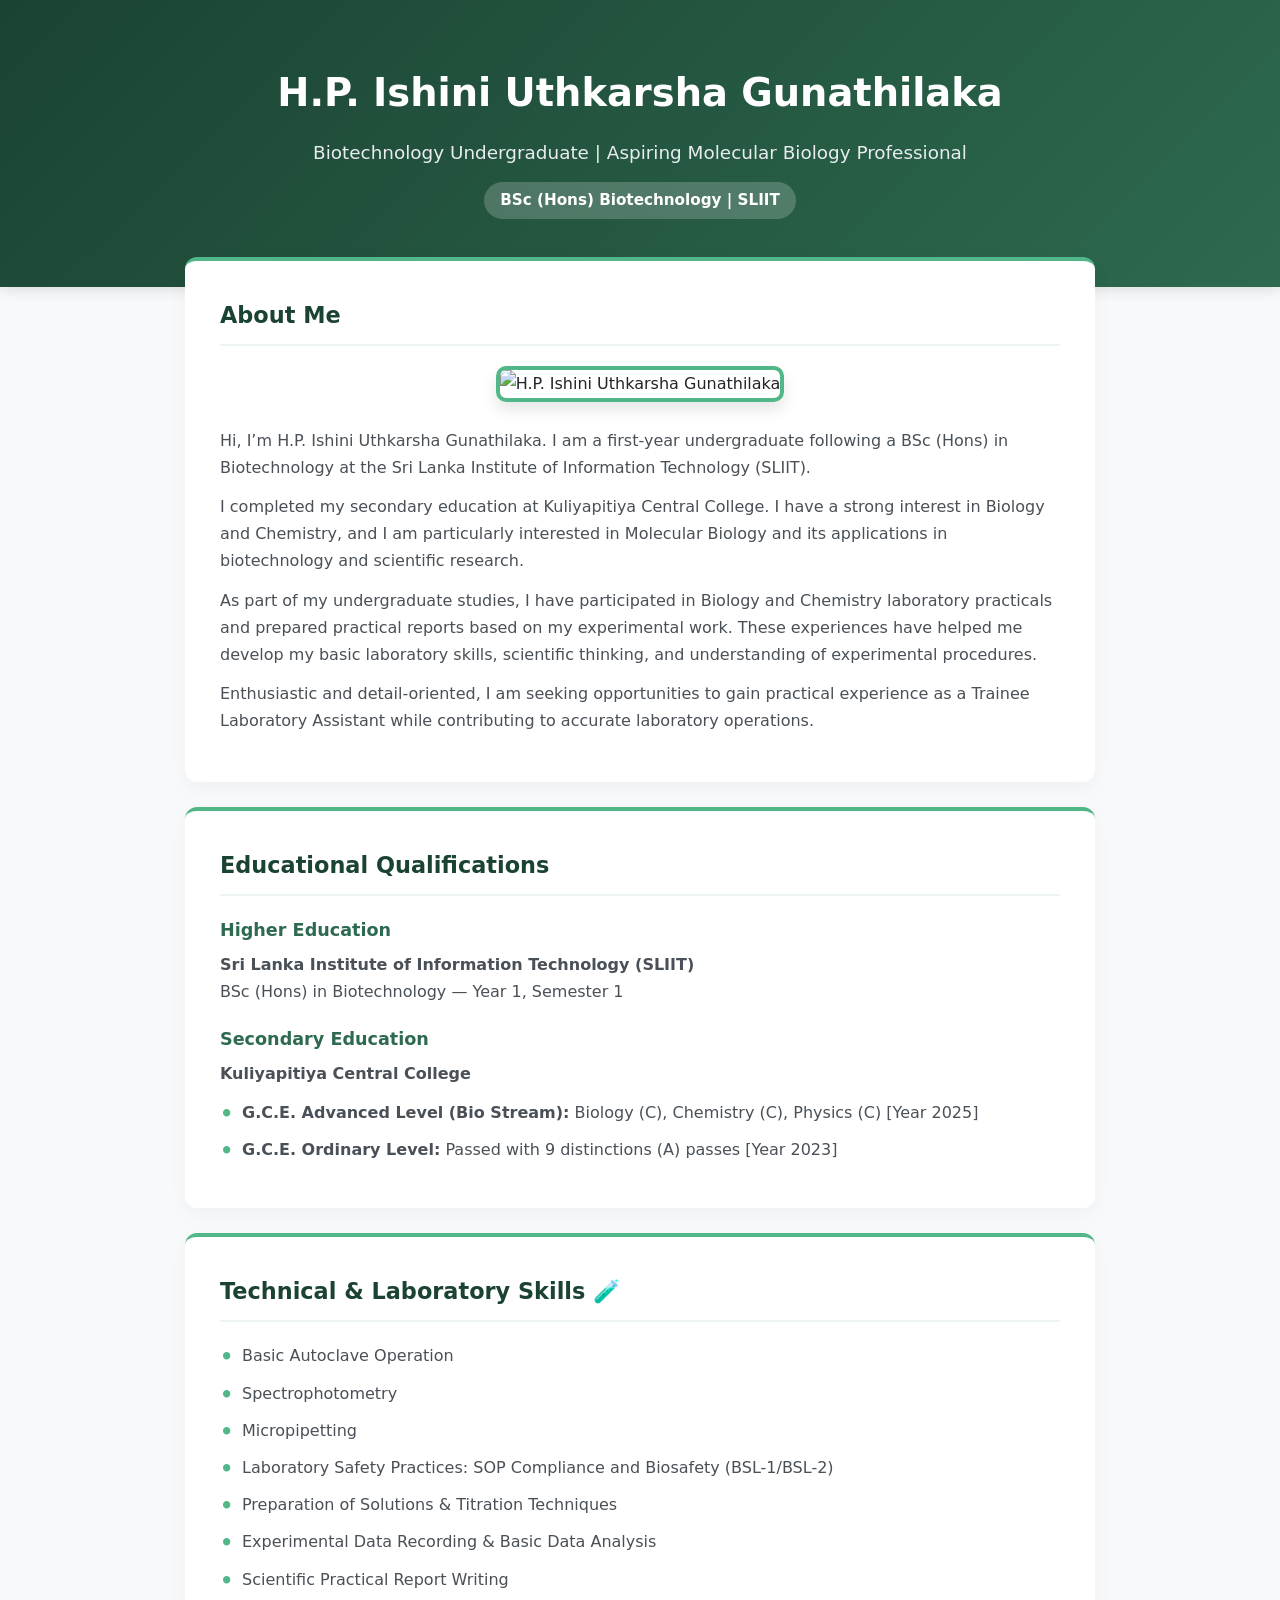
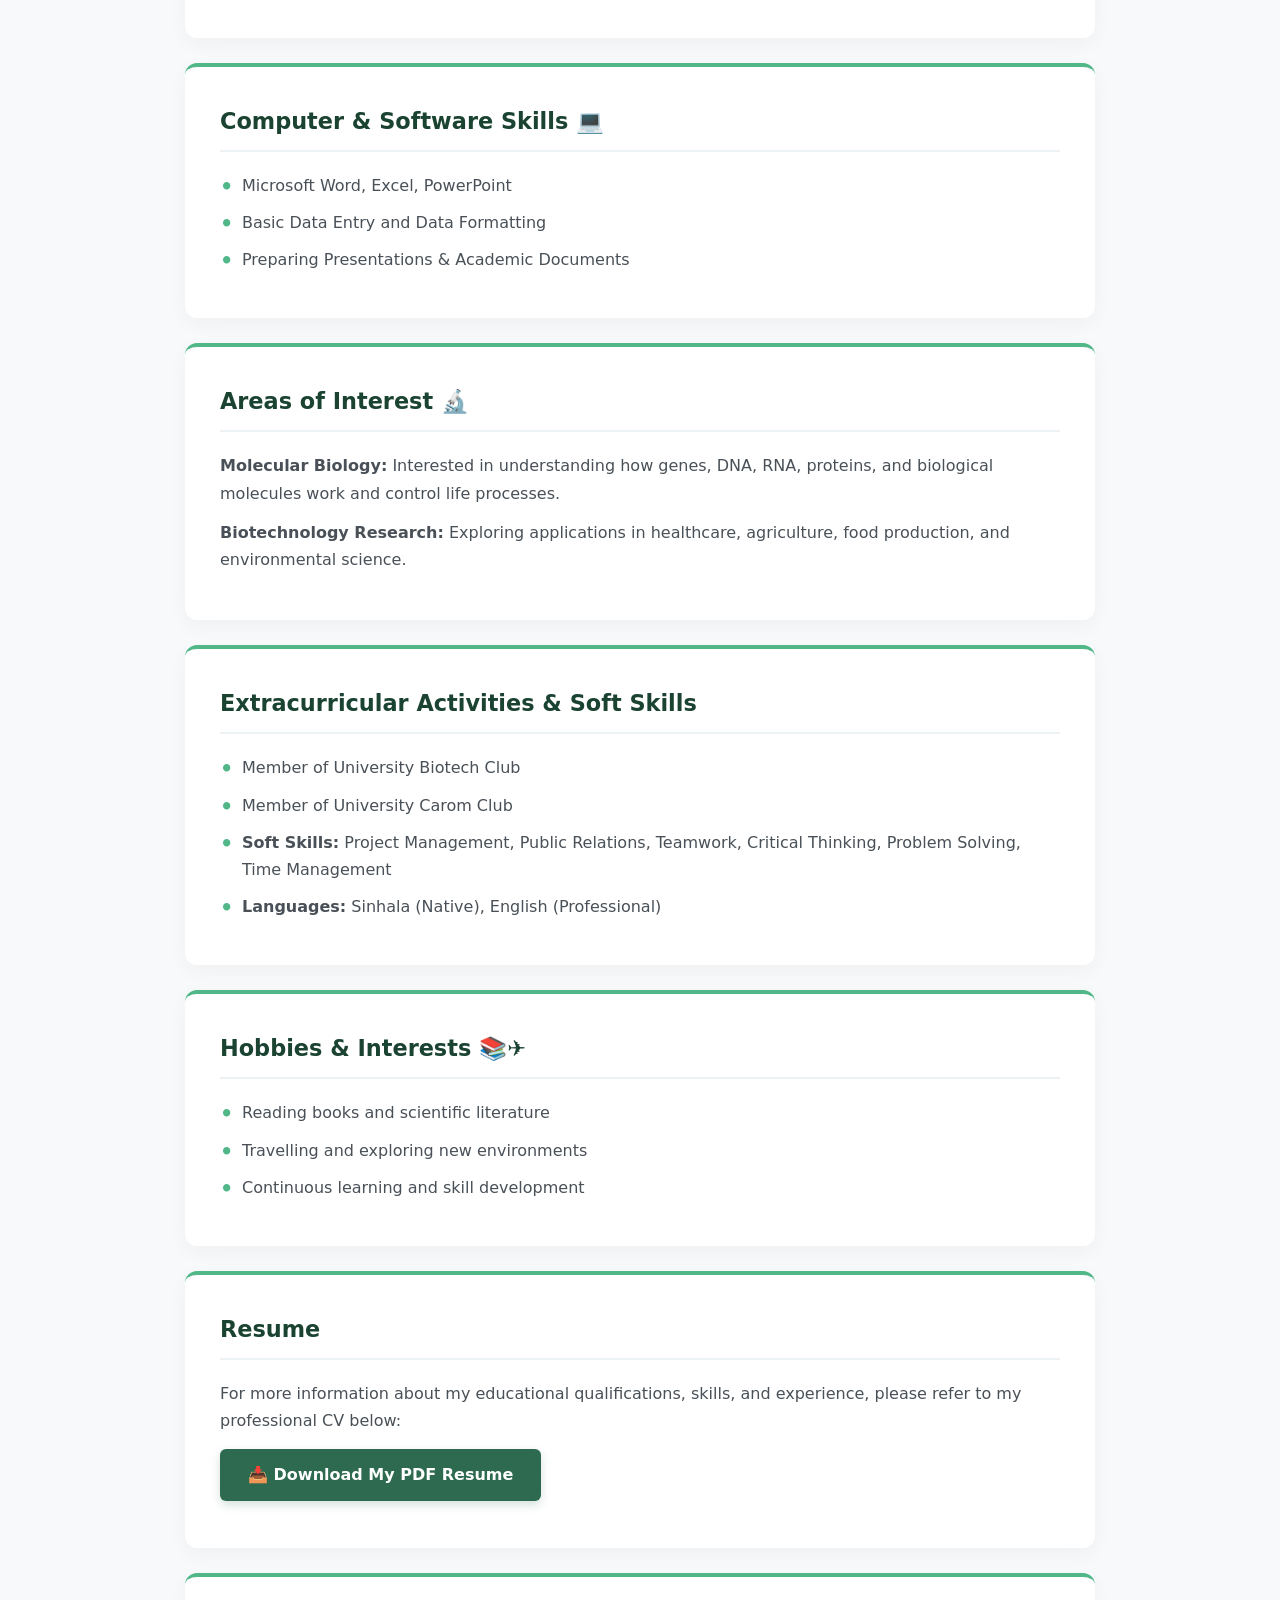
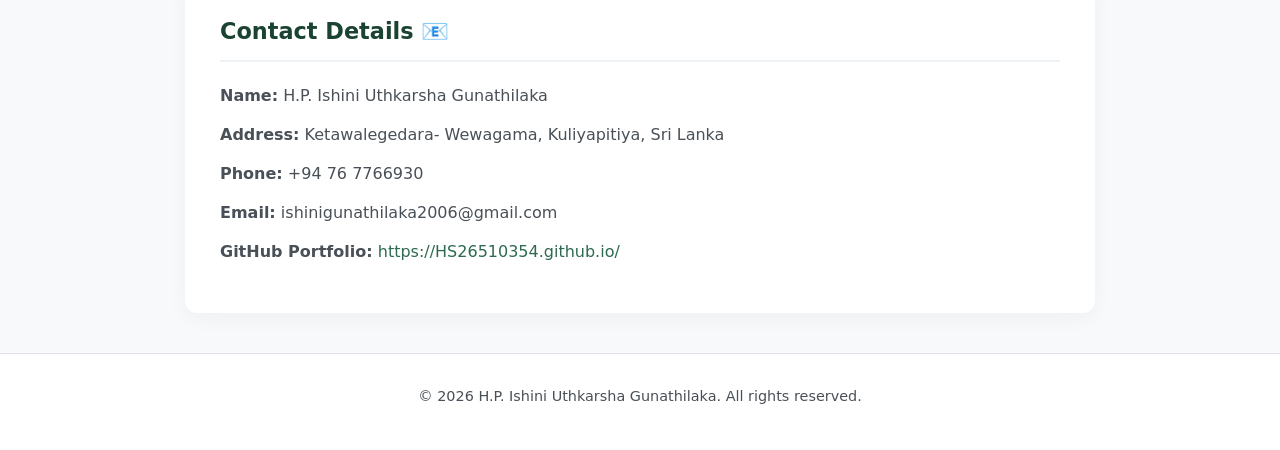
==== commit 8b277935: "Update index.html" ====
--- a/index.html
+++ b/index.html
@@ -39,25 +39,28 @@
 
         header h1 {
             font-size: 2.4rem;
-            margin-bottom: 10px;
+            margin-bottom: 12px;
             font-weight: 700;
-            letter-spacing: -0.5px;
+            color: #ffffff;
         }
 
         header p {
             font-size: 1.15rem;
-            opacity: 0.95;
-            margin-bottom: 6px;
+            color: #e9ecef;
+            margin-bottom: 8px;
+            font-weight: 500;
         }
 
         header em {
             font-size: 0.95rem;
-            opacity: 0.8;
-            background: rgba(255, 255, 255, 0.15);
-            padding: 4px 12px;
+            color: #ffffff;
+            background: rgba(255, 255, 255, 0.2);
+            padding: 6px 16px;
             border-radius: 20px;
             display: inline-block;
             margin-top: 5px;
+            font-style: normal;
+            font-weight: 600;
         }
 
         /* Container Layout */
@@ -76,11 +79,6 @@
             border-radius: 12px;
             box-shadow: 0 6px 20px rgba(0,0,0,0.04);
             border-top: 4px solid var(--accent);
-            transition: transform 0.2s ease;
-        }
-
-        section:hover {
-            transform: translateY(-2px);
         }
 
         h2 {
@@ -89,9 +87,6 @@
             margin-bottom: 20px;
             padding-bottom: 10px;
             border-bottom: 2px solid #edf2f4;
-            display: flex;
-            align-items: center;
-            gap: 10px;
         }
 
         h3 {
@@ -144,18 +139,9 @@
             top: -2px;
         }
 
-        /* Contact & Info Grid styling */
-        .info-grid {
-            display: grid;
-            grid-template-columns: repeat(auto-fit, minmax(250px, 1fr));
-            gap: 15px;
-        }
-
         /* Button */
         .resume-btn {
-            display: inline-flex;
-            align-items: center;
-            gap: 8px;
+            display: inline-block;
             background-color: var(--secondary);
             color: #ffffff;
             padding: 12px 28px;
@@ -169,7 +155,6 @@
         .resume-btn:hover {
             background-color: var(--primary);
             box-shadow: 0 6px 15px rgba(27, 67, 50, 0.3);
-            transform: translateY(-1px);
         }
 
         /* Footer */
@@ -205,7 +190,7 @@
         <section id="about">
             <h2>About Me</h2>
             <div class="profile-container">
-                <img src="photo%20of%20mine.jpg" alt="H.P. Ishini Uthkarsha Gunathilaka" class="profile-img">
+                <img src="photo of mine.jpg" alt="H.P. Ishini Uthkarsha Gunathilaka" class="profile-img">
             </div>
             <p>Hi, I’m H.P. Ishini Uthkarsha Gunathilaka. I am a first-year undergraduate following a BSc (Hons) in Biotechnology at the Sri Lanka Institute of Information Technology (SLIIT).</p>
             <p>I completed my secondary education at Kuliyapitiya Central College. I have a strong interest in Biology and Chemistry, and I am particularly interested in Molecular Biology and its applications in biotechnology and scientific research.</p>
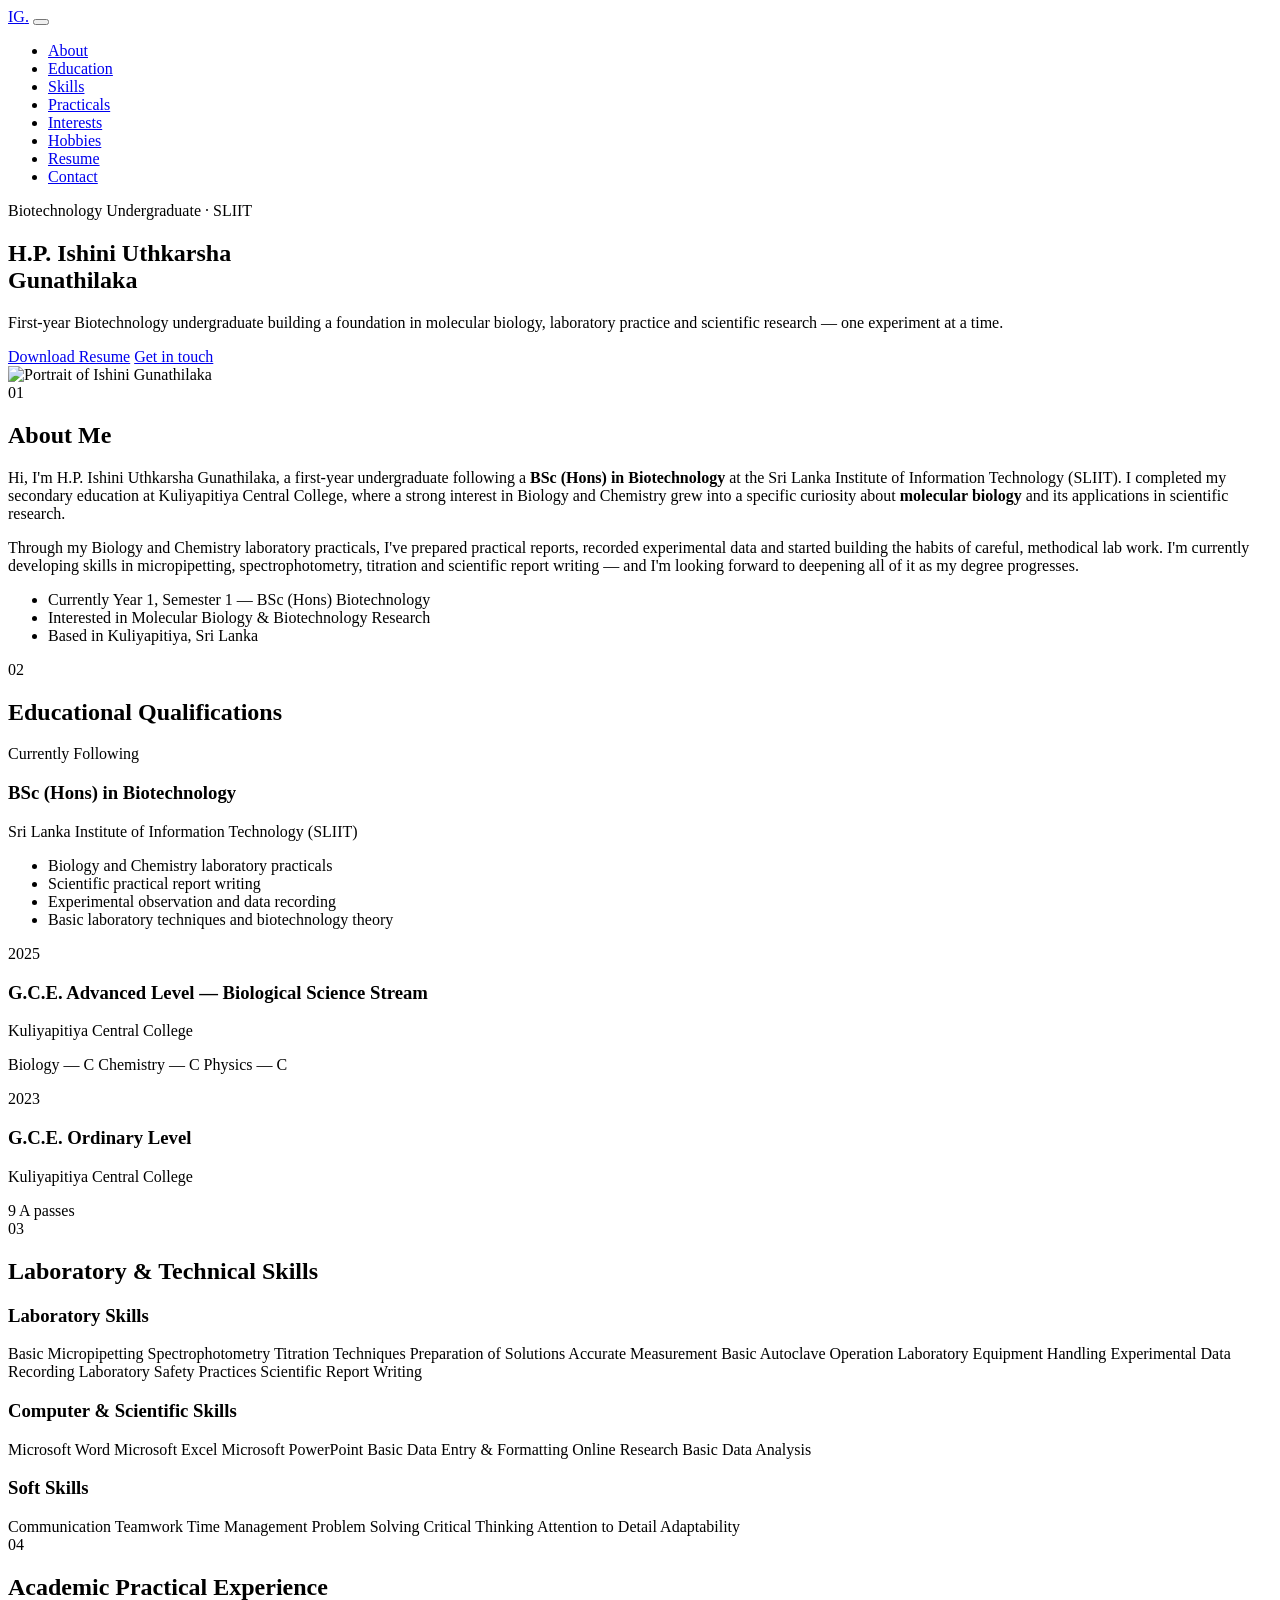
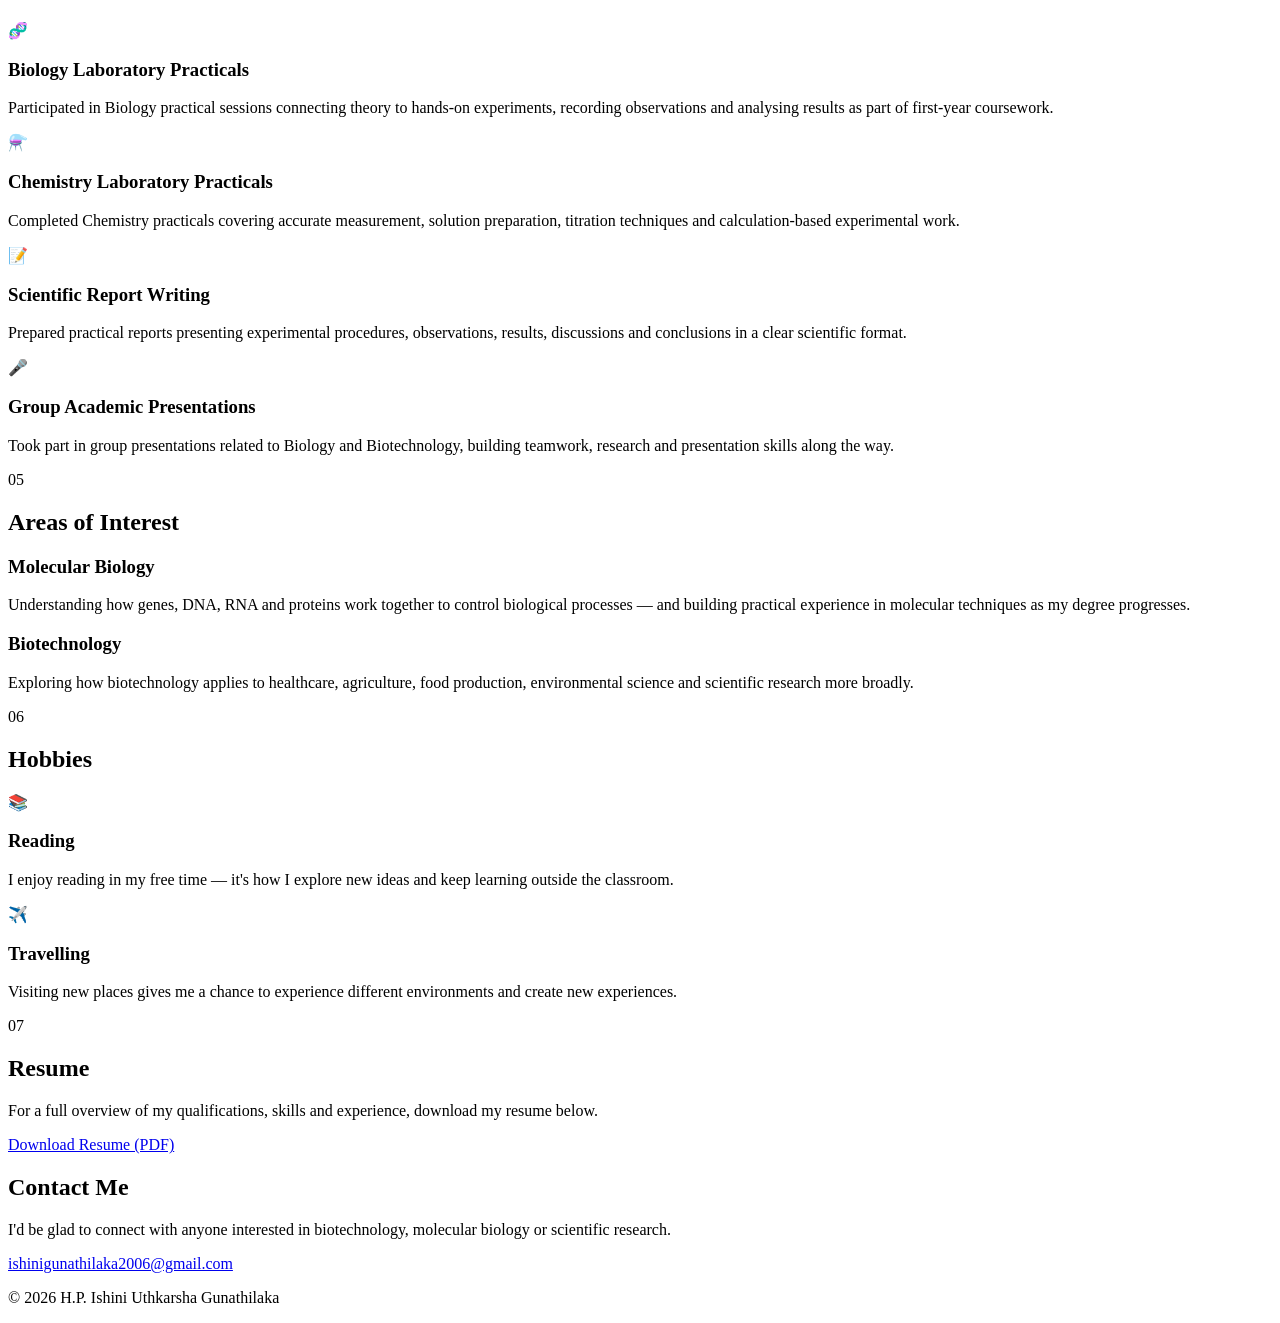
==== commit 88a36672: "Update index.html" ====
--- a/index.html
+++ b/index.html
@@ -1,283 +1,268 @@
 <!DOCTYPE html>
 <html lang="en">
 <head>
-    <meta charset="UTF-8">
-    <meta name="viewport" content="width=device-width, initial-scale=1.0">
-    <title>H.P. Ishini Uthkarsha Gunathilaka | E-Portfolio</title>
-    <style>
-        :root {
-            --primary: #1b4332;
-            --secondary: #2d6a4f;
-            --accent: #52b788;
-            --bg-color: #f8f9fa;
-            --card-bg: #ffffff;
-            --text-main: #212529;
-            --text-muted: #6c757d;
-        }
-
-        * {
-            box-sizing: border-box;
-            margin: 0;
-            padding: 0;
-        }
-
-        body {
-            font-family: 'Inter', system-ui, -apple-system, BlinkMacSystemFont, "Segoe UI", Roboto, sans-serif;
-            background-color: var(--bg-color);
-            color: var(--text-main);
-            line-height: 1.7;
-        }
-
-        /* Header / Hero Section */
-        header {
-            background: linear-gradient(135deg, var(--primary), var(--secondary));
-            color: #ffffff;
-            text-align: center;
-            padding: 60px 20px;
-            box-shadow: 0 4px 12px rgba(0,0,0,0.1);
-        }
-
-        header h1 {
-            font-size: 2.4rem;
-            margin-bottom: 12px;
-            font-weight: 700;
-            color: #ffffff;
-        }
-
-        header p {
-            font-size: 1.15rem;
-            color: #e9ecef;
-            margin-bottom: 8px;
-            font-weight: 500;
-        }
-
-        header em {
-            font-size: 0.95rem;
-            color: #ffffff;
-            background: rgba(255, 255, 255, 0.2);
-            padding: 6px 16px;
-            border-radius: 20px;
-            display: inline-block;
-            margin-top: 5px;
-            font-style: normal;
-            font-weight: 600;
-        }
-
-        /* Container Layout */
-        .container {
-            max-width: 950px;
-            margin: -30px auto 40px auto;
-            padding: 0 20px;
-            position: relative;
-        }
-
-        /* Cards / Sections */
-        section {
-            background: var(--card-bg);
-            margin-bottom: 25px;
-            padding: 35px;
-            border-radius: 12px;
-            box-shadow: 0 6px 20px rgba(0,0,0,0.04);
-            border-top: 4px solid var(--accent);
-        }
-
-        h2 {
-            color: var(--primary);
-            font-size: 1.4rem;
-            margin-bottom: 20px;
-            padding-bottom: 10px;
-            border-bottom: 2px solid #edf2f4;
-        }
-
-        h3 {
-            color: var(--secondary);
-            font-size: 1.1rem;
-            margin-top: 15px;
-            margin-bottom: 5px;
-        }
-
-        /* Profile Image */
-        .profile-container {
-            text-align: center;
-            margin-bottom: 25px;
-        }
-
-        .profile-img {
-            width: 170px;
-            height: 200px;
-            border-radius: 10px;
-            object-fit: cover;
-            border: 4px solid var(--accent);
-            box-shadow: 0 8px 16px rgba(0,0,0,0.1);
-        }
-
-        p {
-            margin-bottom: 12px;
-            color: #495057;
-        }
-
-        /* Lists */
-        ul {
-            list-style-type: none;
-            padding-left: 0;
-        }
-
-        li {
-            position: relative;
-            padding-left: 22px;
-            margin-bottom: 10px;
-            color: #495057;
-        }
-
-        li::before {
-            content: "•";
-            color: var(--accent);
-            font-weight: bold;
-            font-size: 1.3rem;
-            position: absolute;
-            left: 0;
-            top: -2px;
-        }
-
-        /* Button */
-        .resume-btn {
-            display: inline-block;
-            background-color: var(--secondary);
-            color: #ffffff;
-            padding: 12px 28px;
-            text-decoration: none;
-            border-radius: 6px;
-            font-weight: 600;
-            box-shadow: 0 4px 10px rgba(45, 106, 79, 0.2);
-            transition: all 0.3s ease;
-        }
-
-        .resume-btn:hover {
-            background-color: var(--primary);
-            box-shadow: 0 6px 15px rgba(27, 67, 50, 0.3);
-        }
-
-        /* Footer */
-        footer {
-            text-align: center;
-            padding: 30px;
-            color: var(--text-muted);
-            font-size: 0.9rem;
-            background-color: #ffffff;
-            border-top: 1px solid #dee2e6;
-        }
-
-        a {
-            color: var(--secondary);
-            text-decoration: none;
-        }
-
-        a:hover {
-            text-decoration: underline;
-        }
-    </style>
+<meta charset="UTF-8">
+<meta name="viewport" content="width=device-width, initial-scale=1.0">
+<title>Ishini Gunathilaka | Biotechnology Undergraduate</title>
+<meta name="description" content="e-Portfolio of H.P. Ishini Uthkarsha Gunathilaka, Biotechnology Undergraduate at SLIIT.">
+<link rel="preconnect" href="https://fonts.googleapis.com">
+<link href="https://fonts.googleapis.com/css2?family=Space+Grotesk:wght@500;600;700&family=Inter:wght@400;500;600;700&display=swap" rel="stylesheet">
+<link rel="stylesheet" href="style.css">
 </head>
 <body>
 
-    <header>
-        <h1>H.P. Ishini Uthkarsha Gunathilaka</h1>
-        <p>Biotechnology Undergraduate | Aspiring Molecular Biology Professional</p>
-        <p><em>BSc (Hons) Biotechnology | SLIIT</em></p>
-    </header>
-
-    <div class="container">
-
-        <section id="about">
-            <h2>About Me</h2>
-            <div class="profile-container">
-                <img src="photo of mine.jpg" alt="H.P. Ishini Uthkarsha Gunathilaka" class="profile-img">
-            </div>
-            <p>Hi, I’m H.P. Ishini Uthkarsha Gunathilaka. I am a first-year undergraduate following a BSc (Hons) in Biotechnology at the Sri Lanka Institute of Information Technology (SLIIT).</p>
-            <p>I completed my secondary education at Kuliyapitiya Central College. I have a strong interest in Biology and Chemistry, and I am particularly interested in Molecular Biology and its applications in biotechnology and scientific research.</p>
-            <p>As part of my undergraduate studies, I have participated in Biology and Chemistry laboratory practicals and prepared practical reports based on my experimental work. These experiences have helped me develop my basic laboratory skills, scientific thinking, and understanding of experimental procedures.</p>
-            <p>Enthusiastic and detail-oriented, I am seeking opportunities to gain practical experience as a Trainee Laboratory Assistant while contributing to accurate laboratory operations.</p>
-        </section>
-
-        <section id="education">
-            <h2>Educational Qualifications</h2>
-            <h3>Higher Education</h3>
-            <p><strong>Sri Lanka Institute of Information Technology (SLIIT)</strong><br>BSc (Hons) in Biotechnology — Year 1, Semester 1</p>
-            
-            <h3 style="margin-top: 20px;">Secondary Education</h3>
-            <p><strong>Kuliyapitiya Central College</strong></p>
-            <ul>
-                <li><strong>G.C.E. Advanced Level (Bio Stream):</strong> Biology (C), Chemistry (C), Physics (C) [Year 2025]</li>
-                <li><strong>G.C.E. Ordinary Level:</strong> Passed with 9 distinctions (A) passes [Year 2023]</li>
-            </ul>
-        </section>
-
-        <section id="skills">
-            <h2>Technical & Laboratory Skills 🧪</h2>
-            <ul>
-                <li>Basic Autoclave Operation</li>
-                <li>Spectrophotometry</li>
-                <li>Micropipetting</li>
-                <li>Laboratory Safety Practices: SOP Compliance and Biosafety (BSL-1/BSL-2)</li>
-                <li>Preparation of Solutions & Titration Techniques</li>
-                <li>Experimental Data Recording & Basic Data Analysis</li>
-                <li>Scientific Practical Report Writing</li>
-            </ul>
-        </section>
-
-        <section id="computer-skills">
-            <h2>Computer & Software Skills 💻</h2>
-            <ul>
-                <li>Microsoft Word, Excel, PowerPoint</li>
-                <li>Basic Data Entry and Data Formatting</li>
-                <li>Preparing Presentations & Academic Documents</li>
-            </ul>
-        </section>
-
-        <section id="interests">
-            <h2>Areas of Interest 🔬</h2>
-            <p><strong>Molecular Biology:</strong> Interested in understanding how genes, DNA, RNA, proteins, and biological molecules work and control life processes.</p>
-            <p><strong>Biotechnology Research:</strong> Exploring applications in healthcare, agriculture, food production, and environmental science.</p>
-        </section>
-
-        <section id="activities">
-            <h2>Extracurricular Activities & Soft Skills</h2>
-            <ul>
-                <li>Member of University Biotech Club</li>
-                <li>Member of University Carom Club</li>
-                <li><strong>Soft Skills:</strong> Project Management, Public Relations, Teamwork, Critical Thinking, Problem Solving, Time Management</li>
-                <li><strong>Languages:</strong> Sinhala (Native), English (Professional)</li>
-            </ul>
-        </section>
-
-        <section id="hobbies">
-            <h2>Hobbies & Interests 📚✈️</h2>
-            <ul>
-                <li>Reading books and scientific literature</li>
-                <li>Travelling and exploring new environments</li>
-                <li>Continuous learning and skill development</li>
-            </ul>
-        </section>
-
-        <section id="resume">
-            <h2>Resume</h2>
-            <p>For more information about my educational qualifications, skills, and experience, please refer to my professional CV below:</p>
-            <p style="margin-top: 15px;"><a href="HS26510354_CV.pdf" target="_blank" class="resume-btn">📥 Download My PDF Resume</a></p>
-        </section>
-
-        <section id="contact">
-            <h2>Contact Details 📧</h2>
-            <p><strong>Name:</strong> H.P. Ishini Uthkarsha Gunathilaka</p>
-            <p><strong>Address:</strong> Ketawalegedara- Wewagama, Kuliyapitiya, Sri Lanka</p>
-            <p><strong>Phone:</strong> +94 76 7766930</p>
-            <p><strong>Email:</strong> ishinigunathilaka2006@gmail.com</p>
-            <p><strong>GitHub Portfolio:</strong> <a href="https://HS26510354.github.io/" target="_blank">https://HS26510354.github.io/</a></p>
-        </section>
-
-    </div>
-
-    <footer>
-        <p>&copy; 2026 H.P. Ishini Uthkarsha Gunathilaka. All rights reserved.</p>
-    </footer>
-
+<div class="strand" aria-hidden="true"></div>
+
+<header class="nav-wrap">
+  <nav class="nav">
+    <a href="#top" class="nav-brand">IG<span class="dot">.</span></a>
+    <button class="nav-toggle" id="navToggle" aria-label="Open menu" aria-expanded="false">
+      <span></span><span></span><span></span>
+    </button>
+    <ul class="nav-links" id="navLinks">
+      <li><a href="#about">About</a></li>
+      <li><a href="#education">Education</a></li>
+      <li><a href="#skills">Skills</a></li>
+      <li><a href="#practicals">Practicals</a></li>
+      <li><a href="#interests">Interests</a></li>
+      <li><a href="#hobbies">Hobbies</a></li>
+      <li><a href="#resume">Resume</a></li>
+      <li><a href="#contact" class="nav-cta">Contact</a></li>
+    </ul>
+  </nav>
+</header>
+
+<main id="top">
+
+  <!-- HERO -->
+  <section class="hero">
+    <div class="hero-text">
+      <p class="hero-kicker">Biotechnology Undergraduate · SLIIT</p>
+      <h1>H.P. Ishini Uthkarsha <br>Gunathilaka</h1>
+      <p class="hero-lede">First-year Biotechnology undergraduate building a foundation in molecular biology, laboratory practice and scientific research — one experiment at a time.</p>
+      <div class="hero-actions">
+        <a href="assets/Ishini_Gunathilaka_Resume.pdf" class="btn btn-primary" download>Download Resume</a>
+        <a href="#contact" class="btn btn-ghost">Get in touch</a>
+      </div>
+    </div>
+    <div class="hero-photo">
+      <div class="photo-frame">
+        <img src="assets/profile.jpg" alt="Portrait of Ishini Gunathilaka">
+      </div>
+      <div class="hero-blob hero-blob-1"></div>
+      <div class="hero-blob hero-blob-2"></div>
+    </div>
+  </section>
+
+  <!-- ABOUT -->
+  <section id="about" class="section">
+    <div class="section-head">
+      <span class="tag tag-teal">01</span>
+      <h2>About Me</h2>
+    </div>
+    <div class="about-grid">
+      <p class="about-text">
+        Hi, I'm H.P. Ishini Uthkarsha Gunathilaka, a first-year undergraduate following a
+        <strong>BSc (Hons) in Biotechnology</strong> at the Sri Lanka Institute of Information
+        Technology (SLIIT). I completed my secondary education at Kuliyapitiya Central College,
+        where a strong interest in Biology and Chemistry grew into a specific curiosity about
+        <strong>molecular biology</strong> and its applications in scientific research.
+      </p>
+      <p class="about-text">
+        Through my Biology and Chemistry laboratory practicals, I've prepared practical reports,
+        recorded experimental data and started building the habits of careful, methodical lab work.
+        I'm currently developing skills in micropipetting, spectrophotometry, titration and
+        scientific report writing — and I'm looking forward to deepening all of it as my degree progresses.
+      </p>
+      <ul class="about-facts">
+        <li><span>Currently</span> Year 1, Semester 1 — BSc (Hons) Biotechnology</li>
+        <li><span>Interested in</span> Molecular Biology &amp; Biotechnology Research</li>
+        <li><span>Based in</span> Kuliyapitiya, Sri Lanka</li>
+      </ul>
+    </div>
+  </section>
+
+  <!-- EDUCATION -->
+  <section id="education" class="section section-alt">
+    <div class="section-head">
+      <span class="tag tag-amber">02</span>
+      <h2>Educational Qualifications</h2>
+    </div>
+    <div class="timeline">
+      <div class="timeline-item">
+        <div class="timeline-dot"></div>
+        <div class="timeline-content">
+          <p class="timeline-date">Currently Following</p>
+          <h3>BSc (Hons) in Biotechnology</h3>
+          <p class="timeline-org">Sri Lanka Institute of Information Technology (SLIIT)</p>
+          <ul>
+            <li>Biology and Chemistry laboratory practicals</li>
+            <li>Scientific practical report writing</li>
+            <li>Experimental observation and data recording</li>
+            <li>Basic laboratory techniques and biotechnology theory</li>
+          </ul>
+        </div>
+      </div>
+      <div class="timeline-item">
+        <div class="timeline-dot"></div>
+        <div class="timeline-content">
+          <p class="timeline-date">2025</p>
+          <h3>G.C.E. Advanced Level — Biological Science Stream</h3>
+          <p class="timeline-org">Kuliyapitiya Central College</p>
+          <div class="grade-row">
+            <span class="grade">Biology — C</span>
+            <span class="grade">Chemistry — C</span>
+            <span class="grade">Physics — C</span>
+          </div>
+        </div>
+      </div>
+      <div class="timeline-item">
+        <div class="timeline-dot"></div>
+        <div class="timeline-content">
+          <p class="timeline-date">2023</p>
+          <h3>G.C.E. Ordinary Level</h3>
+          <p class="timeline-org">Kuliyapitiya Central College</p>
+          <div class="grade-row">
+            <span class="grade grade-highlight">9 A passes</span>
+          </div>
+        </div>
+      </div>
+    </div>
+  </section>
+
+  <!-- SKILLS -->
+  <section id="skills" class="section">
+    <div class="section-head">
+      <span class="tag tag-coral">03</span>
+      <h2>Laboratory &amp; Technical Skills</h2>
+    </div>
+
+    <h3 class="group-title">Laboratory Skills</h3>
+    <div class="chip-row">
+      <span class="chip chip-teal">Basic Micropipetting</span>
+      <span class="chip chip-teal">Spectrophotometry</span>
+      <span class="chip chip-teal">Titration Techniques</span>
+      <span class="chip chip-teal">Preparation of Solutions</span>
+      <span class="chip chip-teal">Accurate Measurement</span>
+      <span class="chip chip-teal">Basic Autoclave Operation</span>
+      <span class="chip chip-teal">Laboratory Equipment Handling</span>
+      <span class="chip chip-teal">Experimental Data Recording</span>
+      <span class="chip chip-teal">Laboratory Safety Practices</span>
+      <span class="chip chip-teal">Scientific Report Writing</span>
+    </div>
+
+    <h3 class="group-title">Computer &amp; Scientific Skills</h3>
+    <div class="chip-row">
+      <span class="chip chip-amber">Microsoft Word</span>
+      <span class="chip chip-amber">Microsoft Excel</span>
+      <span class="chip chip-amber">Microsoft PowerPoint</span>
+      <span class="chip chip-amber">Basic Data Entry &amp; Formatting</span>
+      <span class="chip chip-amber">Online Research</span>
+      <span class="chip chip-amber">Basic Data Analysis</span>
+    </div>
+
+    <h3 class="group-title">Soft Skills</h3>
+    <div class="chip-row">
+      <span class="chip chip-violet">Communication</span>
+      <span class="chip chip-violet">Teamwork</span>
+      <span class="chip chip-violet">Time Management</span>
+      <span class="chip chip-violet">Problem Solving</span>
+      <span class="chip chip-violet">Critical Thinking</span>
+      <span class="chip chip-violet">Attention to Detail</span>
+      <span class="chip chip-violet">Adaptability</span>
+    </div>
+  </section>
+
+  <!-- PRACTICALS / PROJECTS -->
+  <section id="practicals" class="section section-alt">
+    <div class="section-head">
+      <span class="tag tag-teal">04</span>
+      <h2>Academic Practical Experience</h2>
+    </div>
+    <div class="card-grid">
+      <article class="card">
+        <p class="card-icon">🧬</p>
+        <h3>Biology Laboratory Practicals</h3>
+        <p>Participated in Biology practical sessions connecting theory to hands-on experiments, recording observations and analysing results as part of first-year coursework.</p>
+      </article>
+      <article class="card">
+        <p class="card-icon">⚗️</p>
+        <h3>Chemistry Laboratory Practicals</h3>
+        <p>Completed Chemistry practicals covering accurate measurement, solution preparation, titration techniques and calculation-based experimental work.</p>
+      </article>
+      <article class="card">
+        <p class="card-icon">📝</p>
+        <h3>Scientific Report Writing</h3>
+        <p>Prepared practical reports presenting experimental procedures, observations, results, discussions and conclusions in a clear scientific format.</p>
+      </article>
+      <article class="card">
+        <p class="card-icon">🎤</p>
+        <h3>Group Academic Presentations</h3>
+        <p>Took part in group presentations related to Biology and Biotechnology, building teamwork, research and presentation skills along the way.</p>
+      </article>
+    </div>
+  </section>
+
+  <!-- AREAS OF INTEREST -->
+  <section id="interests" class="section">
+    <div class="section-head">
+      <span class="tag tag-amber">05</span>
+      <h2>Areas of Interest</h2>
+    </div>
+    <div class="interest-grid">
+      <div class="interest-card interest-teal">
+        <h3>Molecular Biology</h3>
+        <p>Understanding how genes, DNA, RNA and proteins work together to control biological processes — and building practical experience in molecular techniques as my degree progresses.</p>
+      </div>
+      <div class="interest-card interest-coral">
+        <h3>Biotechnology</h3>
+        <p>Exploring how biotechnology applies to healthcare, agriculture, food production, environmental science and scientific research more broadly.</p>
+      </div>
+    </div>
+  </section>
+
+  <!-- HOBBIES -->
+  <section id="hobbies" class="section section-alt">
+    <div class="section-head">
+      <span class="tag tag-coral">06</span>
+      <h2>Hobbies</h2>
+    </div>
+    <div class="hobby-row">
+      <div class="hobby">
+        <p class="hobby-icon">📚</p>
+        <h3>Reading</h3>
+        <p>I enjoy reading in my free time — it's how I explore new ideas and keep learning outside the classroom.</p>
+      </div>
+      <div class="hobby">
+        <p class="hobby-icon">✈️</p>
+        <h3>Travelling</h3>
+        <p>Visiting new places gives me a chance to experience different environments and create new experiences.</p>
+      </div>
+    </div>
+  </section>
+
+  <!-- RESUME -->
+  <section id="resume" class="section resume-section">
+    <div class="section-head section-head-center">
+      <span class="tag tag-violet">07</span>
+      <h2>Resume</h2>
+    </div>
+    <p class="resume-text">For a full overview of my qualifications, skills and experience, download my resume below.</p>
+    <a href="assets/Ishini_Gunathilaka_Resume.pdf" class="btn btn-primary btn-large" download>Download Resume (PDF)</a>
+  </section>
+
+  <!-- CONTACT -->
+  <footer id="contact" class="contact">
+    <div class="contact-inner">
+      <h2>Contact Me</h2>
+      <p>I'd be glad to connect with anyone interested in biotechnology, molecular biology or scientific research.</p>
+      <a class="contact-email" href="mailto:ishinigunathilaka2006@gmail.com">ishinigunathilaka2006@gmail.com</a>
+    </div>
+    <p class="footer-note">&copy; 2026 H.P. Ishini Uthkarsha Gunathilaka</p>
+  </footer>
+
+</main>
+
+<script src="script.js"></script>
 </body>
 </html>
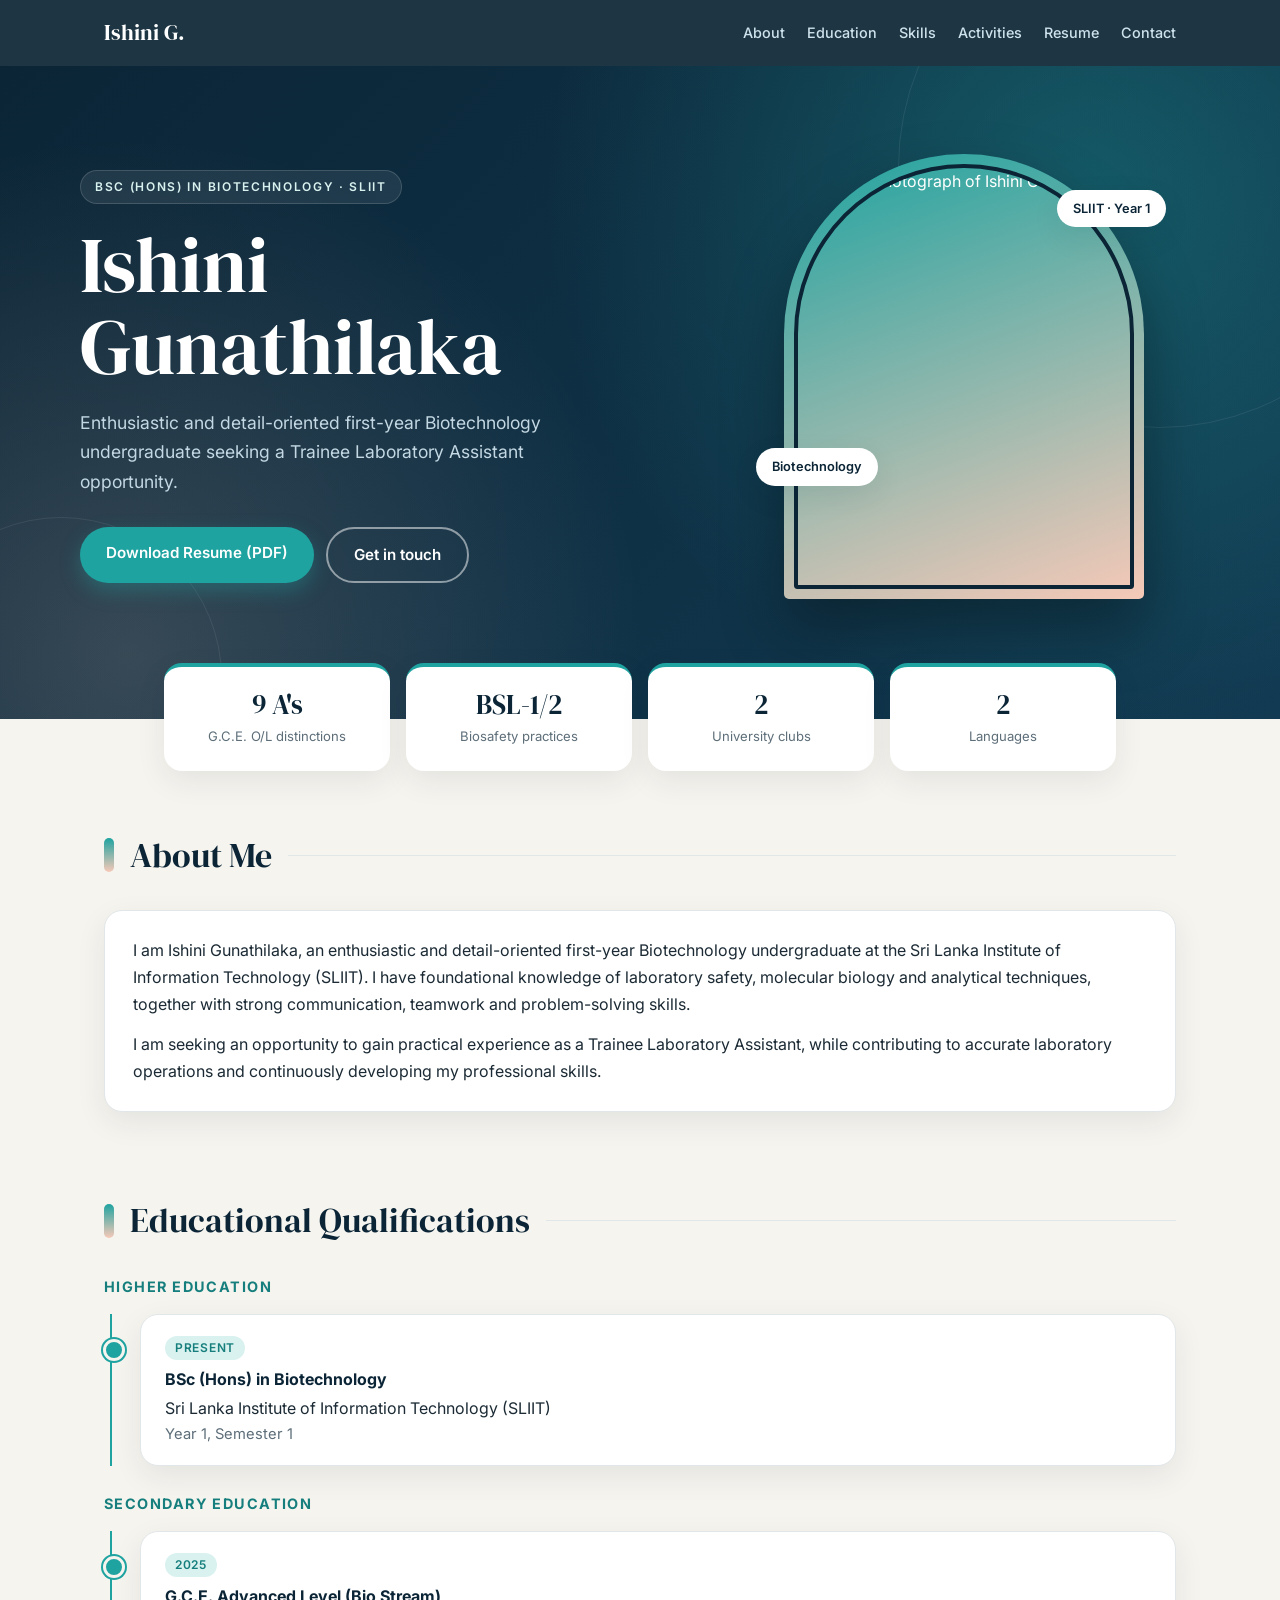
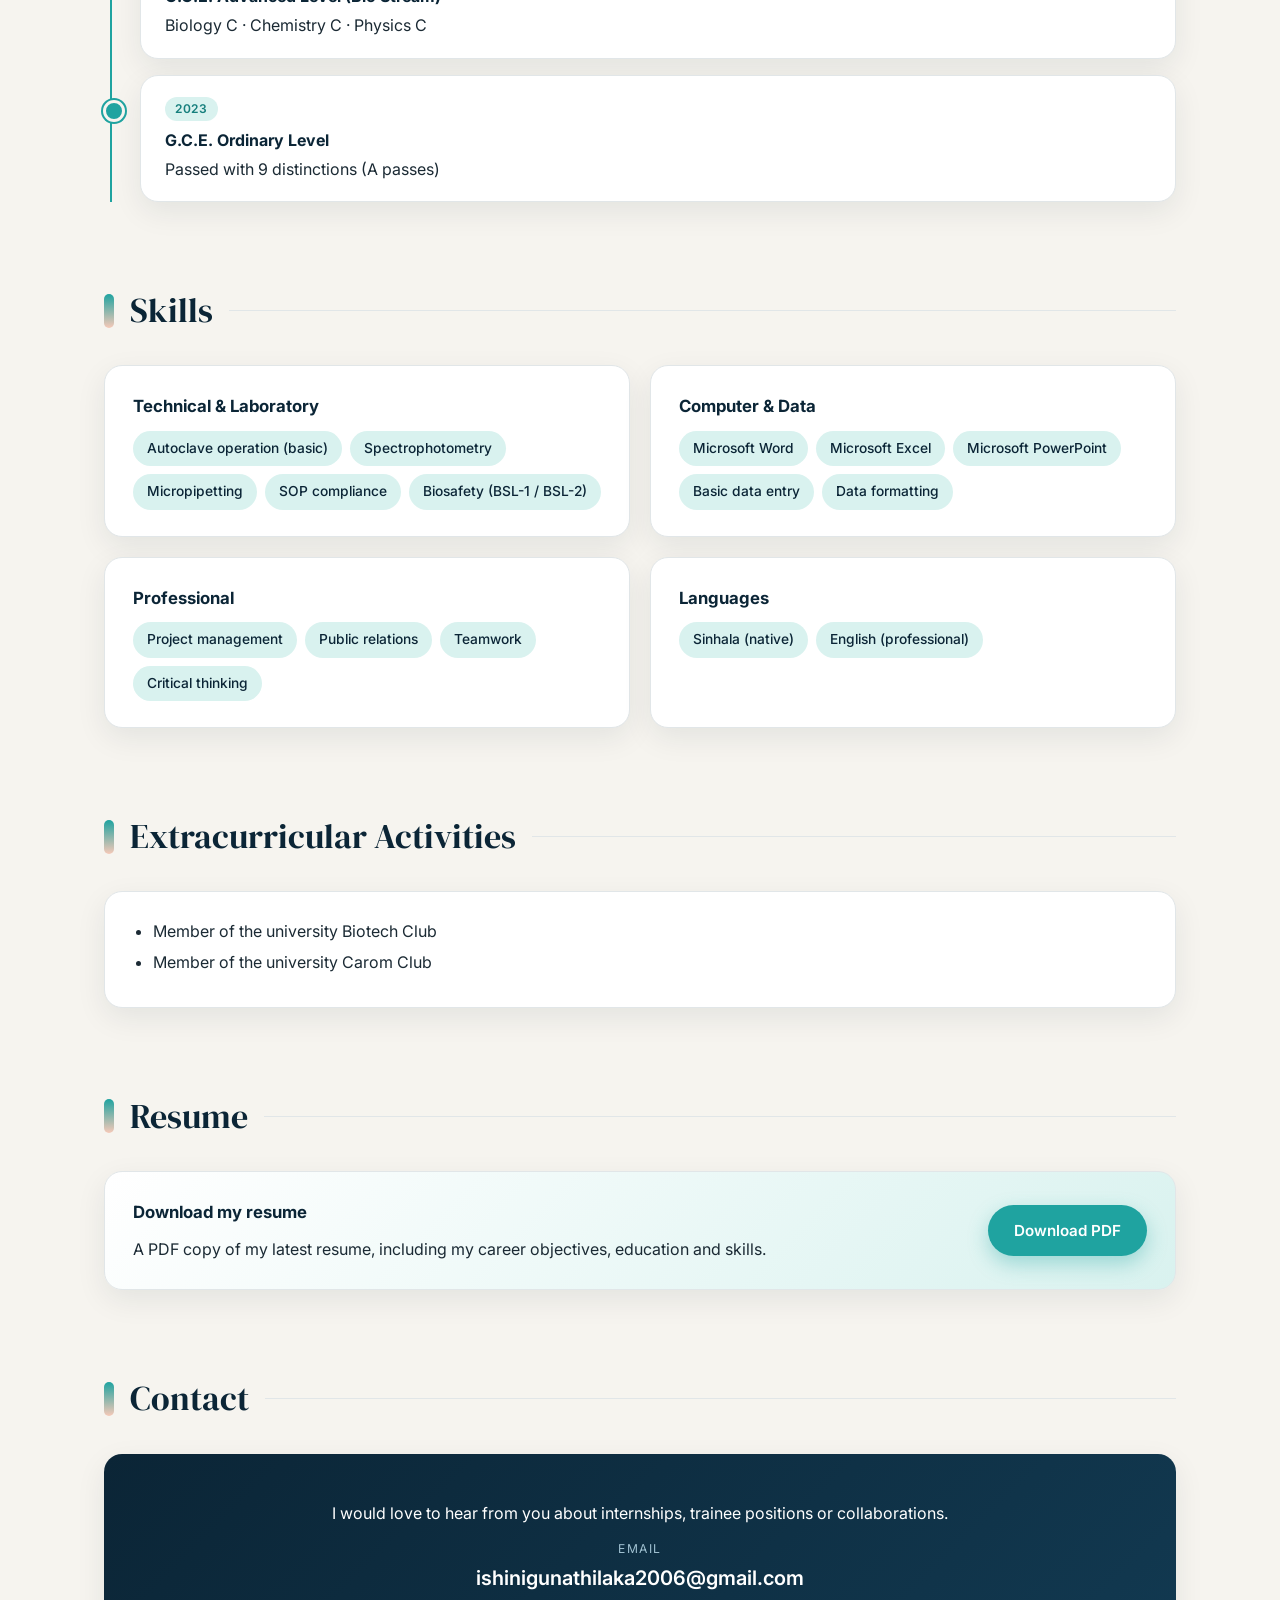
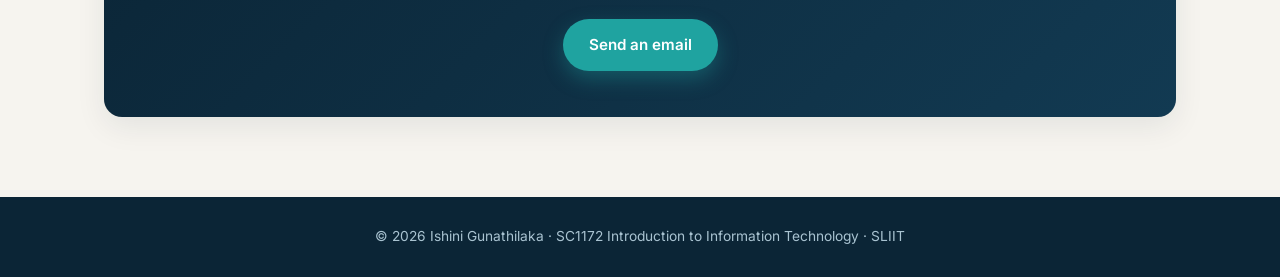
==== commit 4a60676e: "Update index.html" ====
--- a/index.html
+++ b/index.html
@@ -1,268 +1,468 @@
 <!DOCTYPE html>
 <html lang="en">
 <head>
-<meta charset="UTF-8">
-<meta name="viewport" content="width=device-width, initial-scale=1.0">
-<title>Ishini Gunathilaka | Biotechnology Undergraduate</title>
-<meta name="description" content="e-Portfolio of H.P. Ishini Uthkarsha Gunathilaka, Biotechnology Undergraduate at SLIIT.">
-<link rel="preconnect" href="https://fonts.googleapis.com">
-<link href="https://fonts.googleapis.com/css2?family=Space+Grotesk:wght@500;600;700&family=Inter:wght@400;500;600;700&display=swap" rel="stylesheet">
-<link rel="stylesheet" href="style.css">
+  <meta charset="UTF-8">
+  <meta name="viewport" content="width=device-width, initial-scale=1.0">
+  <meta name="description" content="E-Portfolio of Ishini Gunathilaka, BSc (Hons) in Biotechnology undergraduate at SLIIT.">
+  <title>Ishini Gunathilaka | Biotechnology Undergraduate</title>
+  <link rel="preconnect" href="https://fonts.googleapis.com">
+  <link rel="preconnect" href="https://fonts.gstatic.com" crossorigin>
+  <link href="https://fonts.googleapis.com/css2?family=DM+Serif+Display&family=Inter:wght@400;500;600&display=swap" rel="stylesheet">
+  <style>
+:root {
+  --navy: #0b2536;
+  --navy-2: #123a52;
+  --teal: #1fa3a0;
+  --teal-dark: #167f7d;
+  --mint: #d9f2ef;
+  --rose: #f6c9b8;
+  --cream: #f6f4ef;
+  --ink: #1b2a34;
+  --muted: #5d6e79;
+  --line: #e1e6e8;
+  --white: #ffffff;
+  --radius: 18px;
+  --shadow: 0 10px 30px rgba(11, 37, 54, 0.08);
+}
+
+* { box-sizing: border-box; margin: 0; padding: 0; }
+html { scroll-behavior: smooth; scroll-padding-top: 72px; }
+
+body {
+  font-family: 'Inter', system-ui, -apple-system, 'Segoe UI', sans-serif;
+  color: var(--ink);
+  background: var(--cream);
+  line-height: 1.7;
+  -webkit-font-smoothing: antialiased;
+}
+
+a { color: var(--teal-dark); text-decoration: none; }
+a:hover { text-decoration: underline; }
+
+/* ---------- Header ---------- */
+.site-header {
+  position: sticky;
+  top: 0;
+  z-index: 20;
+  background: rgba(11, 37, 54, 0.92);
+  backdrop-filter: blur(10px);
+}
+.nav {
+  max-width: 1120px;
+  margin: 0 auto;
+  padding: 14px 24px;
+  display: flex;
+  align-items: center;
+  justify-content: space-between;
+  gap: 16px;
+  flex-wrap: wrap;
+}
+.brand { font-family: 'DM Serif Display', Georgia, serif; font-size: 1.4rem; color: var(--white); }
+.brand:hover { text-decoration: none; color: var(--rose); }
+.nav-links { list-style: none; display: flex; gap: 22px; flex-wrap: wrap; }
+.nav-links a { color: #cfe3ec; font-size: 0.9rem; font-weight: 500; position: relative; padding: 4px 0; }
+.nav-links a::after {
+  content: ""; position: absolute; left: 0; bottom: 0; width: 0; height: 2px;
+  background: var(--teal); transition: width 0.2s ease;
+}
+.nav-links a:hover { color: var(--white); text-decoration: none; }
+.nav-links a:hover::after { width: 100%; }
+
+/* ---------- Hero ---------- */
+.hero {
+  position: relative;
+  overflow: hidden;
+  max-width: none;
+  margin: 0;
+  padding: 88px max(24px, calc((100% - 1120px) / 2)) 120px;
+  display: grid;
+  grid-template-columns: 1.25fr 1fr;
+  gap: 56px;
+  align-items: center;
+  background:
+    radial-gradient(circle at 85% 20%, rgba(31, 163, 160, 0.35), transparent 45%),
+    radial-gradient(circle at 10% 90%, rgba(246, 201, 184, 0.18), transparent 40%),
+    linear-gradient(135deg, var(--navy) 0%, var(--navy-2) 100%);
+  color: var(--white);
+}
+.hero::before, .hero::after {
+  content: ""; position: absolute; border-radius: 50%; pointer-events: none;
+  border: 1.5px solid rgba(255, 255, 255, 0.08);
+}
+.hero::before { width: 520px; height: 520px; right: -140px; top: -160px; }
+.hero::after { width: 320px; height: 320px; left: -100px; bottom: -120px; }
+
+.hero-text, .hero-photo { position: relative; z-index: 1; }
+.eyebrow {
+  display: inline-block;
+  text-transform: uppercase;
+  letter-spacing: 0.14em;
+  font-size: 0.75rem;
+  font-weight: 600;
+  color: var(--mint);
+  background: rgba(255, 255, 255, 0.08);
+  border: 1px solid rgba(255, 255, 255, 0.15);
+  padding: 6px 14px;
+  border-radius: 999px;
+  margin-bottom: 20px;
+}
+.hero h1 {
+  font-family: 'DM Serif Display', Georgia, serif;
+  font-weight: 400;
+  font-size: clamp(2.9rem, 6.2vw, 4.9rem);
+  line-height: 1.04;
+  margin-bottom: 20px;
+}
+.tagline { font-size: 1.1rem; color: #c3d8e3; max-width: 520px; margin-bottom: 30px; }
+.hero-buttons { display: flex; gap: 12px; flex-wrap: wrap; }
+
+.hero-photo { justify-self: center; width: 100%; max-width: 360px; }
+.photo-frame {
+  position: relative;
+  padding: 10px;
+  border-radius: 999px 999px 28px 28px;
+  background: linear-gradient(160deg, var(--teal), var(--rose));
+  box-shadow: 0 30px 60px rgba(0, 0, 0, 0.35);
+}
+.photo-frame img {
+  display: block;
+  width: 100%;
+  aspect-ratio: 4 / 5;
+  object-fit: cover;
+  object-position: center 20%;
+  border-radius: 999px 999px 20px 20px;
+  border: 4px solid var(--navy);
+}
+.badge {
+  position: absolute;
+  background: var(--white);
+  color: var(--navy);
+  font-size: 0.8rem;
+  font-weight: 600;
+  padding: 8px 16px;
+  border-radius: 999px;
+  box-shadow: var(--shadow);
+  animation: float 5s ease-in-out infinite;
+}
+.badge-a { left: -28px; top: 66%; }
+.badge-b { right: -22px; top: 8%; animation-delay: 1.5s; }
+@keyframes float { 0%, 100% { transform: translateY(0); } 50% { transform: translateY(-8px); } }
+
+/* ---------- Buttons ---------- */
+.btn {
+  display: inline-block;
+  padding: 13px 26px;
+  border-radius: 999px;
+  font-weight: 600;
+  font-size: 0.95rem;
+  transition: transform 0.15s ease, background 0.15s ease, color 0.15s ease;
+}
+.btn:hover { text-decoration: none; transform: translateY(-2px); }
+.btn-primary { background: var(--teal); color: var(--white); box-shadow: 0 8px 20px rgba(31, 163, 160, 0.35); }
+.btn-primary:hover { background: var(--teal-dark); }
+.btn-outline { border: 2px solid rgba(255, 255, 255, 0.5); color: var(--white); }
+.btn-outline:hover { background: var(--white); color: var(--navy); }
+
+/* ---------- Stats ---------- */
+.stats {
+  position: relative;
+  z-index: 2;
+  max-width: 1000px;
+  margin: -56px auto 0;
+  padding: 0 24px;
+  display: grid;
+  grid-template-columns: repeat(4, 1fr);
+  gap: 16px;
+}
+.stat {
+  background: var(--white);
+  border-radius: var(--radius);
+  box-shadow: var(--shadow);
+  padding: 22px 16px;
+  text-align: center;
+  border-top: 4px solid var(--teal);
+}
+.stat strong { display: block; font-family: 'DM Serif Display', Georgia, serif; font-size: 1.7rem; font-weight: 400; color: var(--navy); line-height: 1.2; }
+.stat span { font-size: 0.82rem; color: var(--muted); }
+
+/* ---------- Sections ---------- */
+.section { max-width: 1120px; margin: 0 auto; padding: 56px 24px 24px; }
+.section h2 {
+  font-family: 'DM Serif Display', Georgia, serif;
+  font-weight: 400;
+  font-size: 2.1rem;
+  color: var(--navy);
+  margin-bottom: 26px;
+  display: flex;
+  align-items: center;
+  gap: 16px;
+}
+.section h2::before { content: ""; width: 10px; height: 34px; border-radius: 6px; background: linear-gradient(var(--teal), var(--rose)); }
+.section h2::after { content: ""; flex: 1; height: 1px; background: var(--line); }
+.sub { font-size: 0.9rem; text-transform: uppercase; letter-spacing: 0.1em; color: var(--teal-dark); margin: 26px 0 14px; }
+
+.card {
+  background: var(--white);
+  border: 1px solid var(--line);
+  border-radius: var(--radius);
+  padding: 26px 28px;
+  box-shadow: var(--shadow);
+  transition: transform 0.2s ease, box-shadow 0.2s ease;
+}
+.grid .card:hover { transform: translateY(-4px); box-shadow: 0 16px 36px rgba(11, 37, 54, 0.12); }
+.card p + p { margin-top: 12px; }
+.card h4 { color: var(--navy); margin-bottom: 10px; font-size: 1.05rem; }
+.card ul { padding-left: 20px; }
+.card li { margin-bottom: 4px; }
+
+.grid { display: grid; gap: 20px; }
+.grid.two { grid-template-columns: repeat(2, 1fr); }
+.grid.three { grid-template-columns: repeat(3, 1fr); }
+
+/* ---------- Timeline ---------- */
+.timeline { border-left: 2px solid var(--teal); margin-left: 6px; padding-left: 28px; display: grid; gap: 16px; }
+.timeline-item {
+  position: relative;
+  background: var(--white);
+  border: 1px solid var(--line);
+  border-radius: var(--radius);
+  padding: 18px 24px;
+  box-shadow: var(--shadow);
+}
+.timeline-item::before {
+  content: ""; position: absolute; left: -38px; top: 24px; width: 16px; height: 16px;
+  border-radius: 50%; background: var(--teal); border: 3px solid var(--cream); box-shadow: 0 0 0 2px var(--teal);
+}
+.period {
+  display: inline-block; font-size: 0.75rem; font-weight: 600; color: var(--teal-dark);
+  background: var(--mint); padding: 2px 10px; border-radius: 999px; letter-spacing: 0.06em; text-transform: uppercase;
+}
+.timeline-item h4 { color: var(--navy); margin: 6px 0 2px; }
+.muted { color: var(--muted); font-size: 0.92rem; }
+
+/* ---------- Chips ---------- */
+.chips { list-style: none; padding: 0 !important; display: flex; flex-wrap: wrap; gap: 8px; }
+.chips li { margin: 0; background: var(--mint); color: var(--navy); padding: 6px 14px; border-radius: 999px; font-size: 0.86rem; font-weight: 500; }
+
+/* ---------- Resume / contact ---------- */
+.resume-card { display: flex; align-items: center; justify-content: space-between; gap: 20px; flex-wrap: wrap; background: linear-gradient(135deg, var(--white), var(--mint)); }
+.contact-card {
+  text-align: center; padding: 46px 28px; color: var(--white); border: none;
+  background: linear-gradient(135deg, var(--navy), var(--navy-2));
+}
+.contact-card .email-line span { color: #9fc0d0; }
+.contact-card .email-line a { color: var(--white); }
+.email-line { margin: 18px 0 24px; display: flex; flex-direction: column; gap: 2px; }
+.email-line span { font-size: 0.76rem; text-transform: uppercase; letter-spacing: 0.12em; color: var(--muted); }
+.email-line a { font-size: 1.25rem; font-weight: 600; }
+
+/* ---------- Footer ---------- */
+.site-footer { background: var(--navy); color: #a9c3d1; text-align: center; padding: 28px 24px; font-size: 0.86rem; margin-top: 56px; }
+
+/* ---------- Scroll reveal ---------- */
+.reveal { opacity: 0; transform: translateY(24px); transition: opacity 0.6s ease, transform 0.6s ease; }
+.reveal.in { opacity: 1; transform: none; }
+@media (prefers-reduced-motion: reduce) {
+  .reveal { opacity: 1; transform: none; transition: none; }
+  .badge { animation: none; }
+}
+
+/* ---------- Responsive ---------- */
+@media (max-width: 860px) {
+  .hero { grid-template-columns: 1fr; padding-top: 56px; padding-bottom: 96px; gap: 44px; text-align: center; }
+  .hero-photo { order: -1; max-width: 270px; }
+  .tagline { margin-left: auto; margin-right: auto; }
+  .hero-buttons { justify-content: center; }
+  .badge-a { left: -14px; }
+  .badge-b { right: -10px; }
+  .stats { grid-template-columns: repeat(2, 1fr); }
+  .grid.two, .grid.three { grid-template-columns: 1fr; }
+  .nav { justify-content: center; }
+  .nav-links { justify-content: center; gap: 14px; }
+}
+</style>
 </head>
 <body>
 
-<div class="strand" aria-hidden="true"></div>
-
-<header class="nav-wrap">
-  <nav class="nav">
-    <a href="#top" class="nav-brand">IG<span class="dot">.</span></a>
-    <button class="nav-toggle" id="navToggle" aria-label="Open menu" aria-expanded="false">
-      <span></span><span></span><span></span>
-    </button>
-    <ul class="nav-links" id="navLinks">
-      <li><a href="#about">About</a></li>
-      <li><a href="#education">Education</a></li>
-      <li><a href="#skills">Skills</a></li>
-      <li><a href="#practicals">Practicals</a></li>
-      <li><a href="#interests">Interests</a></li>
-      <li><a href="#hobbies">Hobbies</a></li>
-      <li><a href="#resume">Resume</a></li>
-      <li><a href="#contact" class="nav-cta">Contact</a></li>
-    </ul>
-  </nav>
-</header>
-
-<main id="top">
-
-  <!-- HERO -->
-  <section class="hero">
-    <div class="hero-text">
-      <p class="hero-kicker">Biotechnology Undergraduate · SLIIT</p>
-      <h1>H.P. Ishini Uthkarsha <br>Gunathilaka</h1>
-      <p class="hero-lede">First-year Biotechnology undergraduate building a foundation in molecular biology, laboratory practice and scientific research — one experiment at a time.</p>
-      <div class="hero-actions">
-        <a href="assets/Ishini_Gunathilaka_Resume.pdf" class="btn btn-primary" download>Download Resume</a>
-        <a href="#contact" class="btn btn-ghost">Get in touch</a>
-      </div>
-    </div>
-    <div class="hero-photo">
-      <div class="photo-frame">
-        <img src="assets/profile.jpg" alt="Portrait of Ishini Gunathilaka">
-      </div>
-      <div class="hero-blob hero-blob-1"></div>
-      <div class="hero-blob hero-blob-2"></div>
-    </div>
-  </section>
-
-  <!-- ABOUT -->
-  <section id="about" class="section">
-    <div class="section-head">
-      <span class="tag tag-teal">01</span>
+  <header class="site-header">
+    <nav class="nav">
+      <a class="brand" href="#home">Ishini G.</a>
+      <ul class="nav-links">
+        <li><a href="#about">About</a></li>
+        <li><a href="#education">Education</a></li>
+        <li><a href="#skills">Skills</a></li>
+        <li><a href="#activities">Activities</a></li>
+        <li><a href="#resume">Resume</a></li>
+        <li><a href="#contact">Contact</a></li>
+      </ul>
+    </nav>
+  </header>
+
+  <main>
+
+    <!-- HERO / ABOUT -->
+    <section id="home" class="hero">
+      <div class="hero-text">
+        <p class="eyebrow">BSc (Hons) in Biotechnology &middot; SLIIT</p>
+        <h1>Ishini<br>Gunathilaka</h1>
+        <p class="tagline">Enthusiastic and detail-oriented first-year Biotechnology undergraduate seeking a Trainee Laboratory Assistant opportunity.</p>
+        <div class="hero-buttons">
+          <a class="btn btn-primary" href="Ishini_Gunathilaka_CV.pdf" download>Download Resume (PDF)</a>
+          <a class="btn btn-outline" href="#contact">Get in touch</a>
+        </div>
+      </div>
+      <div class="hero-photo">
+        <div class="photo-frame">
+          <img src="profile.jpg" alt="Portrait photograph of Ishini Gunathilaka">
+        </div>
+        <span class="badge badge-a">Biotechnology</span>
+        <span class="badge badge-b">SLIIT &middot; Year 1</span>
+      </div>
+    </section>
+
+    <section class="stats" aria-label="Quick facts">
+      <div class="stat"><strong>9 A's</strong><span>G.C.E. O/L distinctions</span></div>
+      <div class="stat"><strong>BSL-1/2</strong><span>Biosafety practices</span></div>
+      <div class="stat"><strong>2</strong><span>University clubs</span></div>
+      <div class="stat"><strong>2</strong><span>Languages</span></div>
+    </section>
+
+    <section id="about" class="section">
       <h2>About Me</h2>
-    </div>
-    <div class="about-grid">
-      <p class="about-text">
-        Hi, I'm H.P. Ishini Uthkarsha Gunathilaka, a first-year undergraduate following a
-        <strong>BSc (Hons) in Biotechnology</strong> at the Sri Lanka Institute of Information
-        Technology (SLIIT). I completed my secondary education at Kuliyapitiya Central College,
-        where a strong interest in Biology and Chemistry grew into a specific curiosity about
-        <strong>molecular biology</strong> and its applications in scientific research.
-      </p>
-      <p class="about-text">
-        Through my Biology and Chemistry laboratory practicals, I've prepared practical reports,
-        recorded experimental data and started building the habits of careful, methodical lab work.
-        I'm currently developing skills in micropipetting, spectrophotometry, titration and
-        scientific report writing — and I'm looking forward to deepening all of it as my degree progresses.
-      </p>
-      <ul class="about-facts">
-        <li><span>Currently</span> Year 1, Semester 1 — BSc (Hons) Biotechnology</li>
-        <li><span>Interested in</span> Molecular Biology &amp; Biotechnology Research</li>
-        <li><span>Based in</span> Kuliyapitiya, Sri Lanka</li>
-      </ul>
-    </div>
-  </section>
-
-  <!-- EDUCATION -->
-  <section id="education" class="section section-alt">
-    <div class="section-head">
-      <span class="tag tag-amber">02</span>
+      <div class="card">
+        <p>I am Ishini Gunathilaka, an enthusiastic and detail-oriented first-year Biotechnology undergraduate at the Sri Lanka Institute of Information Technology (SLIIT). I have foundational knowledge of laboratory safety, molecular biology and analytical techniques, together with strong communication, teamwork and problem-solving skills.</p>
+        <p>I am seeking an opportunity to gain practical experience as a Trainee Laboratory Assistant, while contributing to accurate laboratory operations and continuously developing my professional skills.</p>
+      </div>
+    </section>
+
+    <!-- EDUCATION -->
+    <section id="education" class="section">
       <h2>Educational Qualifications</h2>
-    </div>
-    <div class="timeline">
-      <div class="timeline-item">
-        <div class="timeline-dot"></div>
-        <div class="timeline-content">
-          <p class="timeline-date">Currently Following</p>
-          <h3>BSc (Hons) in Biotechnology</h3>
-          <p class="timeline-org">Sri Lanka Institute of Information Technology (SLIIT)</p>
-          <ul>
-            <li>Biology and Chemistry laboratory practicals</li>
-            <li>Scientific practical report writing</li>
-            <li>Experimental observation and data recording</li>
-            <li>Basic laboratory techniques and biotechnology theory</li>
+
+      <h3 class="sub">Higher Education</h3>
+      <div class="timeline">
+        <div class="timeline-item">
+          <span class="period">Present</span>
+          <h4>BSc (Hons) in Biotechnology</h4>
+          <p>Sri Lanka Institute of Information Technology (SLIIT)</p>
+          <p class="muted">Year 1, Semester 1</p>
+        </div>
+      </div>
+
+      <h3 class="sub">Secondary Education</h3>
+      <div class="timeline">
+        <div class="timeline-item">
+          <span class="period">2025</span>
+          <h4>G.C.E. Advanced Level (Bio Stream)</h4>
+          <p>Biology C &middot; Chemistry C &middot; Physics C</p>
+        </div>
+        <div class="timeline-item">
+          <span class="period">2023</span>
+          <h4>G.C.E. Ordinary Level</h4>
+          <p>Passed with 9 distinctions (A passes)</p>
+        </div>
+      </div>
+    </section>
+
+    <!-- SKILLS -->
+    <section id="skills" class="section">
+      <h2>Skills</h2>
+      <div class="grid two">
+        <div class="card">
+          <h4>Technical &amp; Laboratory</h4>
+          <ul class="chips">
+            <li>Autoclave operation (basic)</li>
+            <li>Spectrophotometry</li>
+            <li>Micropipetting</li>
+            <li>SOP compliance</li>
+            <li>Biosafety (BSL-1 / BSL-2)</li>
           </ul>
         </div>
-      </div>
-      <div class="timeline-item">
-        <div class="timeline-dot"></div>
-        <div class="timeline-content">
-          <p class="timeline-date">2025</p>
-          <h3>G.C.E. Advanced Level — Biological Science Stream</h3>
-          <p class="timeline-org">Kuliyapitiya Central College</p>
-          <div class="grade-row">
-            <span class="grade">Biology — C</span>
-            <span class="grade">Chemistry — C</span>
-            <span class="grade">Physics — C</span>
-          </div>
-        </div>
-      </div>
-      <div class="timeline-item">
-        <div class="timeline-dot"></div>
-        <div class="timeline-content">
-          <p class="timeline-date">2023</p>
-          <h3>G.C.E. Ordinary Level</h3>
-          <p class="timeline-org">Kuliyapitiya Central College</p>
-          <div class="grade-row">
-            <span class="grade grade-highlight">9 A passes</span>
-          </div>
-        </div>
-      </div>
-    </div>
-  </section>
-
-  <!-- SKILLS -->
-  <section id="skills" class="section">
-    <div class="section-head">
-      <span class="tag tag-coral">03</span>
-      <h2>Laboratory &amp; Technical Skills</h2>
-    </div>
-
-    <h3 class="group-title">Laboratory Skills</h3>
-    <div class="chip-row">
-      <span class="chip chip-teal">Basic Micropipetting</span>
-      <span class="chip chip-teal">Spectrophotometry</span>
-      <span class="chip chip-teal">Titration Techniques</span>
-      <span class="chip chip-teal">Preparation of Solutions</span>
-      <span class="chip chip-teal">Accurate Measurement</span>
-      <span class="chip chip-teal">Basic Autoclave Operation</span>
-      <span class="chip chip-teal">Laboratory Equipment Handling</span>
-      <span class="chip chip-teal">Experimental Data Recording</span>
-      <span class="chip chip-teal">Laboratory Safety Practices</span>
-      <span class="chip chip-teal">Scientific Report Writing</span>
-    </div>
-
-    <h3 class="group-title">Computer &amp; Scientific Skills</h3>
-    <div class="chip-row">
-      <span class="chip chip-amber">Microsoft Word</span>
-      <span class="chip chip-amber">Microsoft Excel</span>
-      <span class="chip chip-amber">Microsoft PowerPoint</span>
-      <span class="chip chip-amber">Basic Data Entry &amp; Formatting</span>
-      <span class="chip chip-amber">Online Research</span>
-      <span class="chip chip-amber">Basic Data Analysis</span>
-    </div>
-
-    <h3 class="group-title">Soft Skills</h3>
-    <div class="chip-row">
-      <span class="chip chip-violet">Communication</span>
-      <span class="chip chip-violet">Teamwork</span>
-      <span class="chip chip-violet">Time Management</span>
-      <span class="chip chip-violet">Problem Solving</span>
-      <span class="chip chip-violet">Critical Thinking</span>
-      <span class="chip chip-violet">Attention to Detail</span>
-      <span class="chip chip-violet">Adaptability</span>
-    </div>
-  </section>
-
-  <!-- PRACTICALS / PROJECTS -->
-  <section id="practicals" class="section section-alt">
-    <div class="section-head">
-      <span class="tag tag-teal">04</span>
-      <h2>Academic Practical Experience</h2>
-    </div>
-    <div class="card-grid">
-      <article class="card">
-        <p class="card-icon">🧬</p>
-        <h3>Biology Laboratory Practicals</h3>
-        <p>Participated in Biology practical sessions connecting theory to hands-on experiments, recording observations and analysing results as part of first-year coursework.</p>
-      </article>
-      <article class="card">
-        <p class="card-icon">⚗️</p>
-        <h3>Chemistry Laboratory Practicals</h3>
-        <p>Completed Chemistry practicals covering accurate measurement, solution preparation, titration techniques and calculation-based experimental work.</p>
-      </article>
-      <article class="card">
-        <p class="card-icon">📝</p>
-        <h3>Scientific Report Writing</h3>
-        <p>Prepared practical reports presenting experimental procedures, observations, results, discussions and conclusions in a clear scientific format.</p>
-      </article>
-      <article class="card">
-        <p class="card-icon">🎤</p>
-        <h3>Group Academic Presentations</h3>
-        <p>Took part in group presentations related to Biology and Biotechnology, building teamwork, research and presentation skills along the way.</p>
-      </article>
-    </div>
-  </section>
-
-  <!-- AREAS OF INTEREST -->
-  <section id="interests" class="section">
-    <div class="section-head">
-      <span class="tag tag-amber">05</span>
-      <h2>Areas of Interest</h2>
-    </div>
-    <div class="interest-grid">
-      <div class="interest-card interest-teal">
-        <h3>Molecular Biology</h3>
-        <p>Understanding how genes, DNA, RNA and proteins work together to control biological processes — and building practical experience in molecular techniques as my degree progresses.</p>
-      </div>
-      <div class="interest-card interest-coral">
-        <h3>Biotechnology</h3>
-        <p>Exploring how biotechnology applies to healthcare, agriculture, food production, environmental science and scientific research more broadly.</p>
-      </div>
-    </div>
-  </section>
-
-  <!-- HOBBIES -->
-  <section id="hobbies" class="section section-alt">
-    <div class="section-head">
-      <span class="tag tag-coral">06</span>
-      <h2>Hobbies</h2>
-    </div>
-    <div class="hobby-row">
-      <div class="hobby">
-        <p class="hobby-icon">📚</p>
-        <h3>Reading</h3>
-        <p>I enjoy reading in my free time — it's how I explore new ideas and keep learning outside the classroom.</p>
-      </div>
-      <div class="hobby">
-        <p class="hobby-icon">✈️</p>
-        <h3>Travelling</h3>
-        <p>Visiting new places gives me a chance to experience different environments and create new experiences.</p>
-      </div>
-    </div>
-  </section>
-
-  <!-- RESUME -->
-  <section id="resume" class="section resume-section">
-    <div class="section-head section-head-center">
-      <span class="tag tag-violet">07</span>
+        <div class="card">
+          <h4>Computer &amp; Data</h4>
+          <ul class="chips">
+            <li>Microsoft Word</li>
+            <li>Microsoft Excel</li>
+            <li>Microsoft PowerPoint</li>
+            <li>Basic data entry</li>
+            <li>Data formatting</li>
+          </ul>
+        </div>
+        <div class="card">
+          <h4>Professional</h4>
+          <ul class="chips">
+            <li>Project management</li>
+            <li>Public relations</li>
+            <li>Teamwork</li>
+            <li>Critical thinking</li>
+          </ul>
+        </div>
+        <div class="card">
+          <h4>Languages</h4>
+          <ul class="chips">
+            <li>Sinhala (native)</li>
+            <li>English (professional)</li>
+          </ul>
+        </div>
+      </div>
+    </section>
+
+    <!-- ACTIVITIES -->
+    <section id="activities" class="section">
+      <h2>Extracurricular Activities</h2>
+      <div class="card">
+        <ul>
+          <li>Member of the university Biotech Club</li>
+          <li>Member of the university Carom Club</li>
+        </ul>
+      </div>
+    </section>
+
+    <!-- RESUME -->
+    <section id="resume" class="section">
       <h2>Resume</h2>
-    </div>
-    <p class="resume-text">For a full overview of my qualifications, skills and experience, download my resume below.</p>
-    <a href="assets/Ishini_Gunathilaka_Resume.pdf" class="btn btn-primary btn-large" download>Download Resume (PDF)</a>
-  </section>
-
-  <!-- CONTACT -->
-  <footer id="contact" class="contact">
-    <div class="contact-inner">
-      <h2>Contact Me</h2>
-      <p>I'd be glad to connect with anyone interested in biotechnology, molecular biology or scientific research.</p>
-      <a class="contact-email" href="mailto:ishinigunathilaka2006@gmail.com">ishinigunathilaka2006@gmail.com</a>
-    </div>
-    <p class="footer-note">&copy; 2026 H.P. Ishini Uthkarsha Gunathilaka</p>
+      <div class="card resume-card">
+        <div>
+          <h4>Download my resume</h4>
+          <p>A PDF copy of my latest resume, including my career objectives, education and skills.</p>
+        </div>
+        <a class="btn btn-primary" href="Ishini_Gunathilaka_CV.pdf" download>Download PDF</a>
+      </div>
+    </section>
+
+    <!-- CONTACT -->
+    <section id="contact" class="section">
+      <h2>Contact</h2>
+      <div class="card contact-card">
+        <p>I would love to hear from you about internships, trainee positions or collaborations.</p>
+        <p class="email-line">
+          <span>Email</span>
+          <a href="mailto:ishinigunathilaka2006@gmail.com">ishinigunathilaka2006@gmail.com</a>
+        </p>
+        <a class="btn btn-primary" href="mailto:ishinigunathilaka2006@gmail.com">Send an email</a>
+      </div>
+    </section>
+
+  </main>
+
+  <footer class="site-footer">
+    <p>&copy; 2026 Ishini Gunathilaka &middot; SC1172 Introduction to Information Technology &middot; SLIIT</p>
   </footer>
 
-</main>
-
-<script src="script.js"></script>
+  <script>
+    // Fade sections in as they scroll into view
+    (function () {
+      var items = document.querySelectorAll('.section, .stats');
+      if (!('IntersectionObserver' in window)) { return; }
+      items.forEach(function (el) { el.classList.add('reveal'); });
+      var io = new IntersectionObserver(function (entries) {
+        entries.forEach(function (e) {
+          if (e.isIntersecting) { e.target.classList.add('in'); io.unobserve(e.target); }
+        });
+      }, { threshold: 0.08 });
+      items.forEach(function (el) { io.observe(el); });
+    })();
+  </script>
+
 </body>
 </html>
